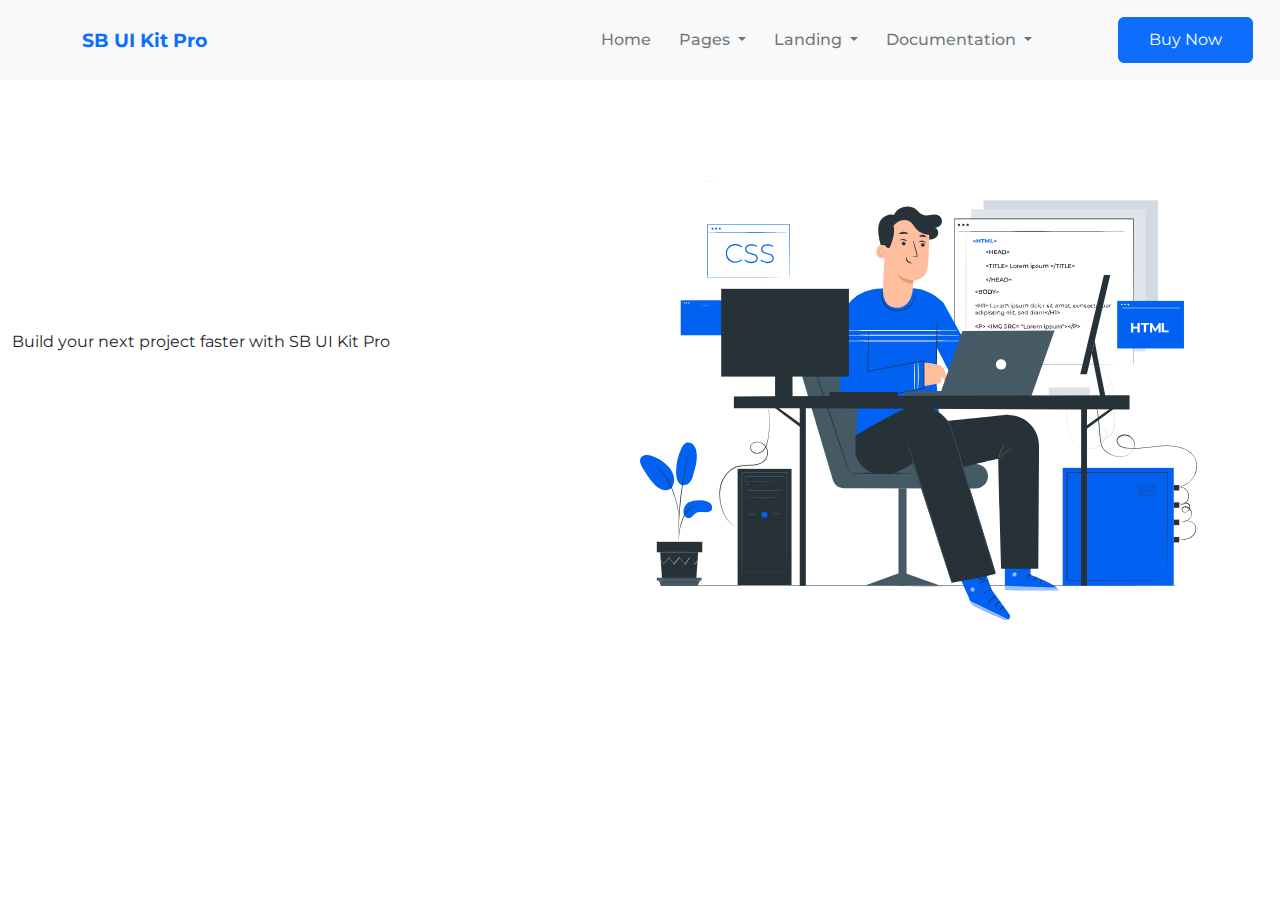
==== index.html @ 383dd404 "first commit" ====
<!DOCTYPE html>
<html lang="en">
<head>
    <meta charset="UTF-8">
    <meta name="viewport" content="width=device-width, initial-scale=1.0">
    <title>bootstrap task-2</title>
     <link rel="stylesheet" href="style.css">
    <link href="https://cdn.jsdelivr.net/npm/bootstrap@5.3.3/dist/css/bootstrap.min.css" rel="stylesheet">
    <script src="https://cdn.jsdelivr.net/npm/bootstrap@5.3.3/dist/js/bootstrap.bundle.min.js"></script>
    <link href="https://fonts.googleapis.com/css2?family=Montserrat:ital,wght@0,100..900;1,100..900&family=Noto+Sans:ital,wght@0,100..900;1,100..900&family=Roboto:ital,wght@0,100;0,300;0,400;0,500;0,700;0,900;1,100;1,300;1,400;1,500;1,700;1,900&display=swap" rel="stylesheet">
</head>
<body>


    <nav class="navbar navbar-expand-lg sticky-top  bg-light" >
        <div class="container-fluid"> 
          <div class="start">
                  <p class="text-primary" id="startnav" style="margin-top: 19px;">SB UI Kit Pro</p>
          </div> 
          <div class=" button dropdown " style="padding-right: 15px;">
            <button type="button" class="home-btn btn btn" style="border: none;color: #0000008c;">
              Home
            </button>
            <button type="button" class="home-btn btn btn dropdown-toggle" data-bs-toggle="dropdown"style="border: none;color: #0000008c;">
            Pages
          </button>
            <ul class="dropdown-menu">
              <li><a class="dropdown-item" href="#">Multipurpose</a></li>
              <li><a class="dropdown-item" href="#">Press</a></li>
              <li><a class="dropdown-item" href="#">Agency</a></li>
            </ul>
         
            <button type="button" class="home-btn btn btn dropdown-toggle" data-bs-toggle="dropdown" style="border: none;color: #0000008c;">
            Landing
          </button>
            <ul class="dropdown-menu">
              <li><a class="dropdown-item" href="#">Basic Page</a></li>
              <li><a class="dropdown-item" href="#">About</a></li>
              <li><a class="dropdown-item" href="#">Princing</a></li>
            </ul>
         
          
          
            <button type="button" class="home-btn btn btn dropdown-toggle" data-bs-toggle="dropdown" style="border: none;color: #0000008c;">
            Documentation
          </button>
            <ul class="dropdown-menu">
              <li><a class="dropdown-item" href="#">Usage Instruction And Reference</a></li>
              <li><a class="dropdown-item" href="#">Create a Landing Page</a></li>
              <li><a class="dropdown-item" href="#">Update And Changes </a></li>
            </ul>
         
           
            <button type="button" class=" btn btn-primary " data-bs-toggle="dropdown" style="margin-left: 70px;padding: 10px 30px;">
              Buy Now
            </button>
          </div> 
        </div>
      </nav>

      <div class="container-fluid d-flex " style="align-items: center;">
        <div class="col-lg-6">
              <p>Build your next project faster with SB UI Kit Pro</p>

        </div>
        <div class="col-lg-6 " style="padding-top: 100px;">
          <img src="boot-2 image/start image.svg" width="90%" height="100%">
        </div>


      </div>

</body>
</html>
---- style.css ----
body{
    font-family: "Montserrat", -apple-system, BlinkMacSystemFont, "Segoe UI", Roboto, "Helvetica Neue", Arial, "Noto Sans", sans-serif, "Apple Color Emoji", "Segoe UI Emoji", "Segoe UI Symbol", "Noto Color Emoji" !important;
}

#startnav{
    
    font-size: 19px;
    font-weight: bold;
    padding-left: 70px;
}
.home-btn{
    font-weight: 500 !important;
}

.home-btn:hover{
    color:black !important;
}
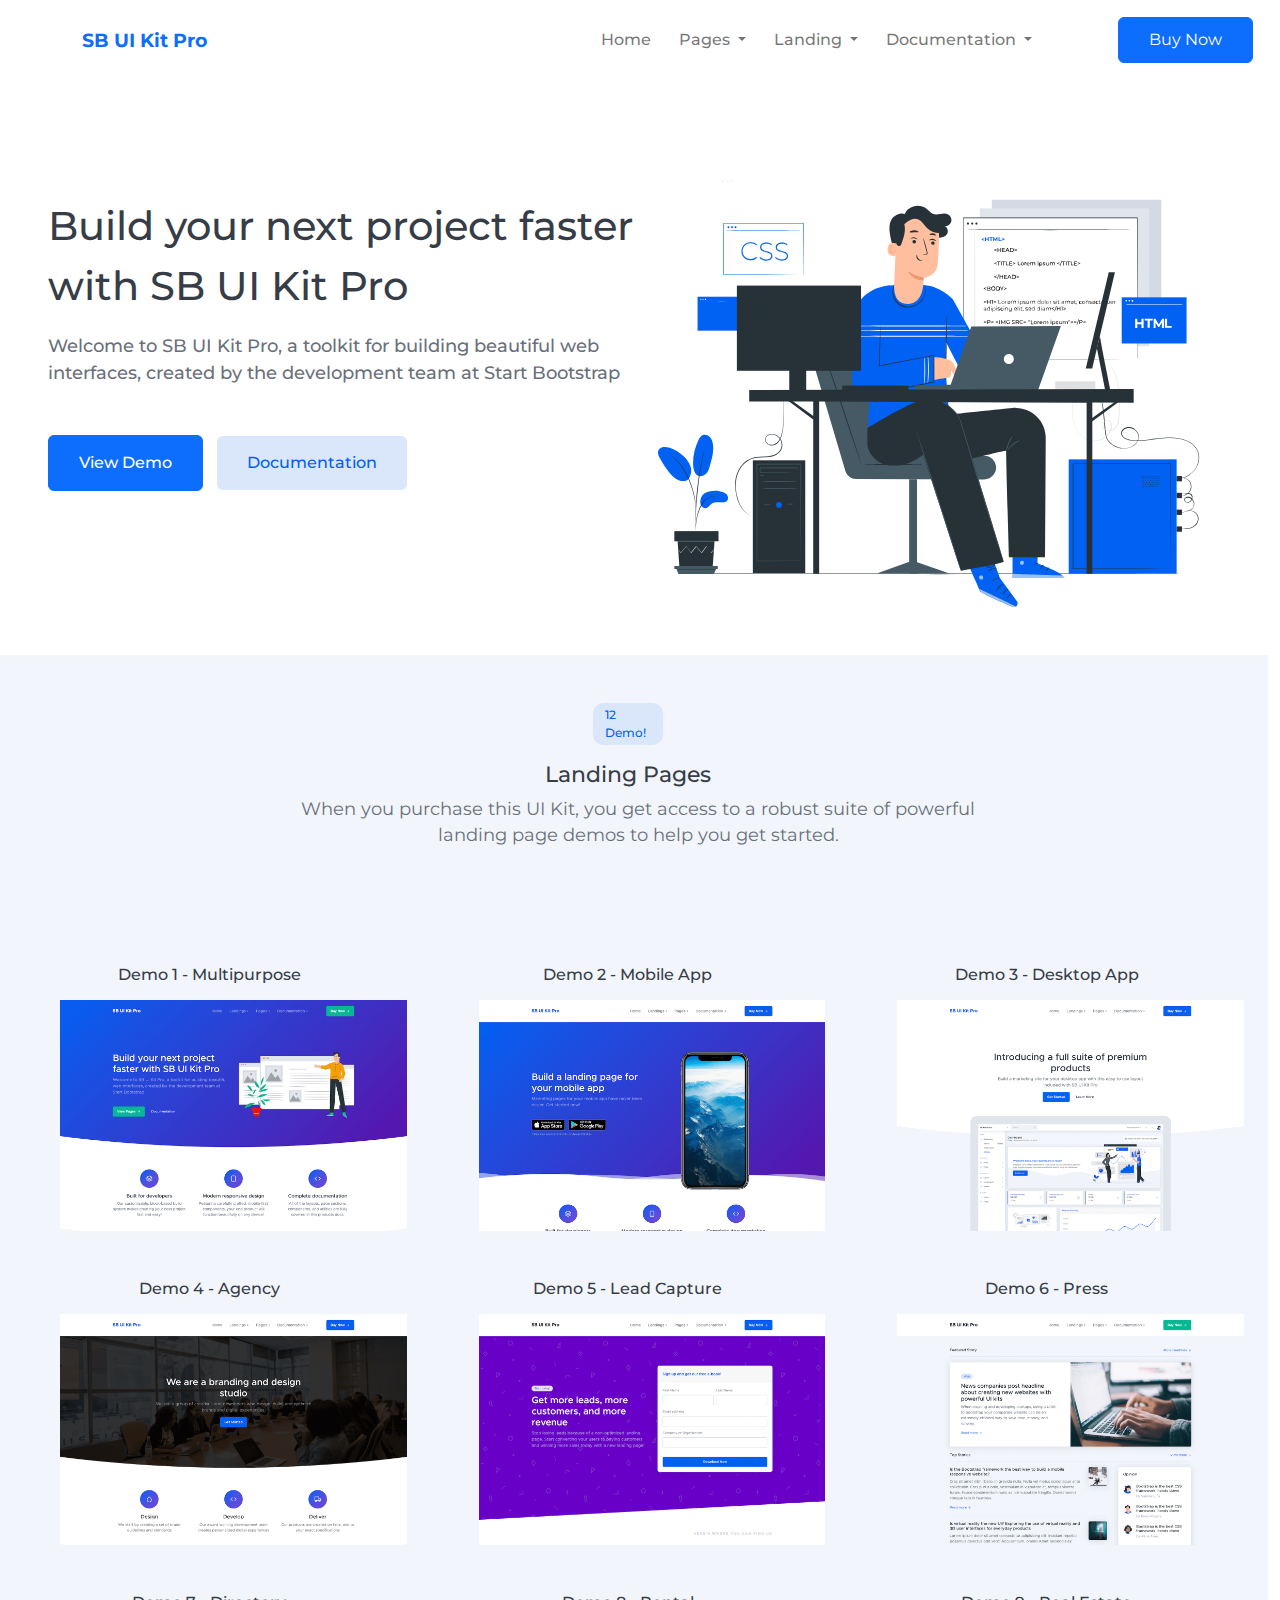
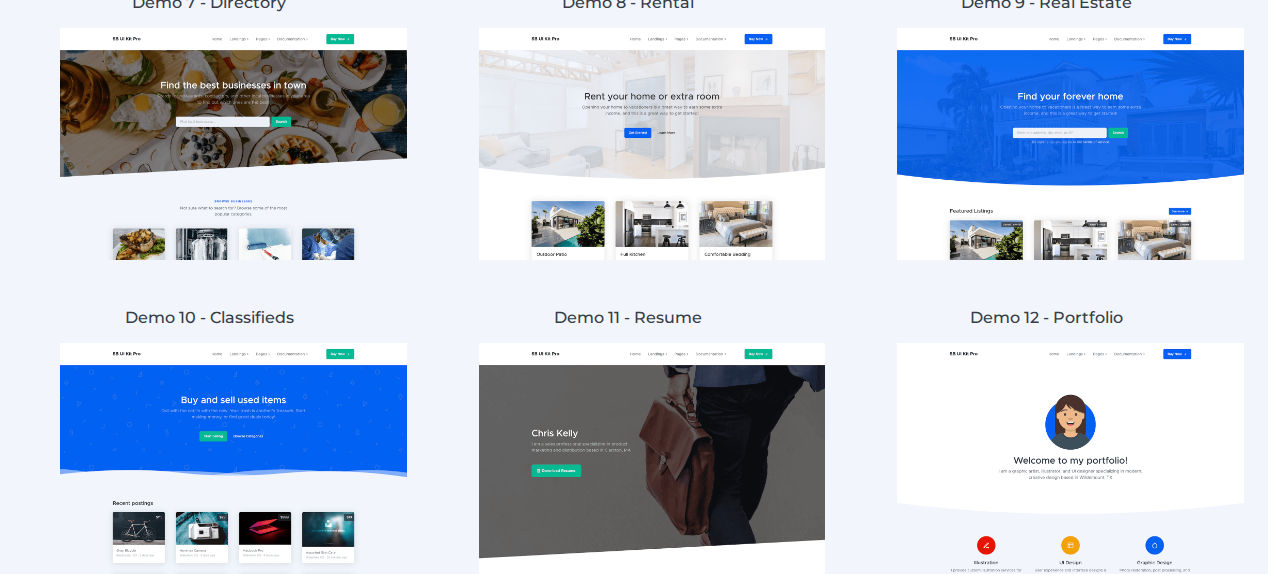
==== commit 84d36e4c: "image-fluid" ====
--- a/index.html
+++ b/index.html
@@ -12,7 +12,7 @@
 <body>
 
 
-    <nav class="navbar navbar-expand-lg sticky-top  bg-light" >
+    <nav class="navbar navbar-expand-lg sticky-top  bg-white" >
         <div class="container-fluid"> 
           <div class="start">
                   <p class="text-primary" id="startnav" style="margin-top: 19px;">SB UI Kit Pro</p>
@@ -58,17 +58,112 @@
         </div>
       </nav>
 
-      <div class="container-fluid d-flex " style="align-items: center;">
-        <div class="col-lg-6">
+      <div class="container-fluid d-flex ps-5" style="align-items: center;font-size: 40px;color: #363d47; font-weight: 500;">
+        <div class="head-line col-lg-6">
               <p>Build your next project faster with SB UI Kit Pro</p>
-
+              <div class="sub-line" style="font-size: 18.4px;color: #69707a;">
+                <p>Welcome to SB UI Kit Pro, a toolkit for building beautiful web interfaces, created by the development team at Start Bootstrap
+                </p>
+                <div class="mt-5">
+                <button type="button" class=" btn btn-primary " data-bs-toggle="dropdown" style="padding: 15px 30px; font-size: 16px;font-weight: 500;">
+                  View Demo 
+                </button>
+                <button type="button" class=" btn btn-primary " data-bs-toggle="dropdown" style="margin-left: 9px;padding: 15px 30px; font-size: 16px;color: #0061f2; background-color:#Dae7fb;border: none;font-weight: 500;">
+                  Documentation
+                </button>
+              </div>
+              </div>
         </div>
+      
         <div class="col-lg-6 " style="padding-top: 100px;">
           <img src="boot-2 image/start image.svg" width="90%" height="100%">
         </div>
+      </div>
+
+    <div class="row d-flex mt-5" style="background-color: #f2f6fc;justify-content: center;width: 100%;">
+    
+      <p  class="lead1  mt-5">12  Demo! </p>
+      <h1 class="sub-lead " style="text-align: center; font-size: 22.4px;color:#363d47;">Landing Pages</h1>
+      <p class="content col-lg-7" > When you purchase this UI Kit, you get access to a robust suite of powerful landing page demos to help you get started.</p>
+
+      <div class="row  d-flex " style="flex-wrap: wrap; margin-top: 100px; ">
+   <div class="photo-content col-lg-4 " >
+    <h2 class="img-title">Demo 1 - Multipurpose</h2>
+    <img class="image-fluid ps-5" src="boot-2 image/boot-1.png" alt="boot" width="100%" height="100%">
+  </div>
+
+   <div class="photo-content  col-lg-4">
+    <h2 class="img-title">Demo 2 - Mobile App</h2>
+    <img class="image-fluid ps-5" src="boot-2 image/boot-2.png" alt="boot" width="100%" height="100%">
+   </div>
+
+   <div class="photo-content col-lg-4">
+    <h2 class="img-title">Demo 3 - Desktop App</h2>
+    <img class="image-fluid ps-5" src="boot-2 image/boot-3.png" alt="boot" width="100%" height="100%">
+   </div>
+      </div>
+
+      <div class="row  d-flex mt-5" style="flex-wrap: wrap;">
+  <div class="photo-content col-lg-4">
+    <h2 class="img-title">Demo 4 - Agency</h2>
+    <img class="image-fluid ps-5" src="boot-2 image/boot-4.png" alt="boot" width="100%" height="100%">
+   </div>
+     
+
+  <div class="photo-content col-lg-4">
+    <h2 class="img-title">Demo 5 - Lead Capture</h2>
+    <img class="image-fluid ps-5" src="boot-2 image/boot-5.0.png" alt="boot" width="100%" height="100%">
+   </div>
+  
+
+  <div class="photo-content col-lg-4">
+    <h2 class="img-title">Demo 6 - Press</h2>
+    <img class="image-fluid ps-5" src="boot-2 image/boot-6.0.png" alt="boot" width="100%" height="100%">
+   </div>
+    </div>
+
+    <div class="row  d-flex mt-5" style="flex-wrap: wrap; ">
+
+  <div class="photo-content col-lg-4">
+    <h2 class="img-title">Demo 7 - Directory</h2>
+    <img class="image-fluid ps-5" src="boot-2 image/boot-7.png" alt="boot" width="100%" height="100%">
+   </div>
+  
+
+  <div class="photo-content col-lg-4">
+    <h2 class="img-title">Demo 8 - Rental</h2>
+    <img class="image-fluid ps-5" src="boot-2 image/boot-8.png" alt="boot" width="100%" height="100%">
+   </div>
+  
+
+  <div class="photo-content col-lg-4">
+    <h2 class="img-title">Demo 9 - Real Estate</h2>
+    <img class="image-fluid ps-5" src="boot-2 image/boot-9.png" alt="boot" width="100%" height="100%">
+   </div>
+  </div>
+  <div class="row  d-flex mt-5" style="flex-wrap: wrap;">
+  <div class="photo-content col-lg-4">
+    <h2 class="img-title">Demo 10 - Classifieds</h2>
+    <img class="image-fluid ps-5" src="boot-2 image/boot-10.png" alt="boot" width="100%" height="100%">
+   </div>
+ 
+
+  <div class="photo-content col-lg-4">
+    <h2 class="img-title">Demo 11 - Resume</h2>
+    <img class="image-fluid ps-5" src="boot-2 image/boot-11.png" alt="boot" width="100%" height="100%">
+   </div>
+  
+
+  <div class="photo-content col-lg-4">
+    <h2 class="img-title">Demo 12 - Portfolio</h2>
+    <img class="image-fluid ps-5" src="boot-2 image/boot-12.png" alt="boot" width="100%" height="100%">
+   </div>
+  </div>
 
 
-      </div>
+   </div>
+ 
 
+    </div>
 </body>
 </html>--- a/style.css
+++ b/style.css
@@ -15,4 +15,34 @@
 
 .home-btn:hover{
     color:black !important;
+}
+.lead1{
+    color: #0061f2;
+    background-color: #dae7fb;
+    font-size: 12px;
+    width: 5.5% !important;
+    font-weight:500;
+    border-radius: 10px;
+    padding: 3px 14px;
+    margin: 0px 0px 16px;
+}
+.content{
+    text-align: center;
+    font-size: 17.6px;
+    color:#69707a;
+    font-weight: 400;
+    margin-left: 20px;
+}
+.image-fluid{
+  max-width: 100%;
+    height: auto;
+    padding-left: 0px !important;
+    padding-right: 0px !important;
+   
+}
+.img-title{
+    text-align: center !important;
+    font-size: 1rem !important;
+    margin-bottom: 1rem !important;
+    color: #363d47;
 }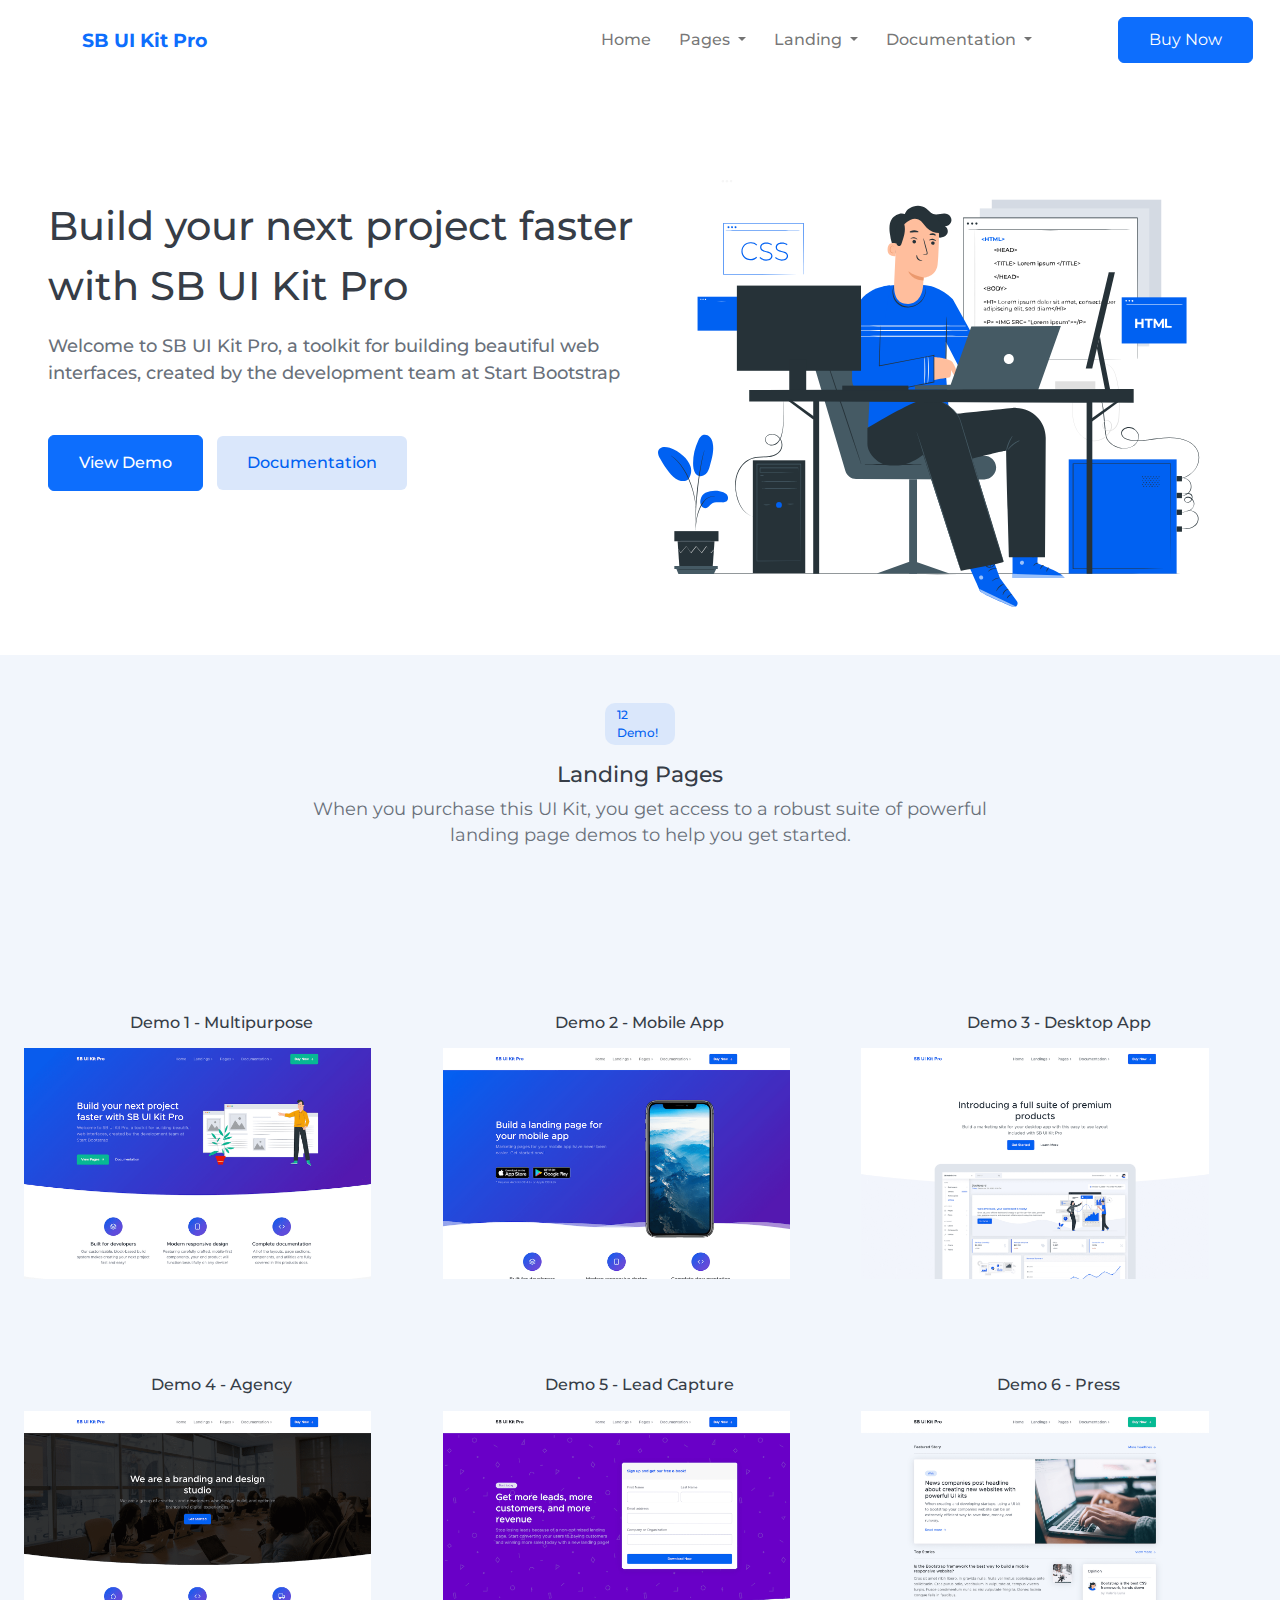
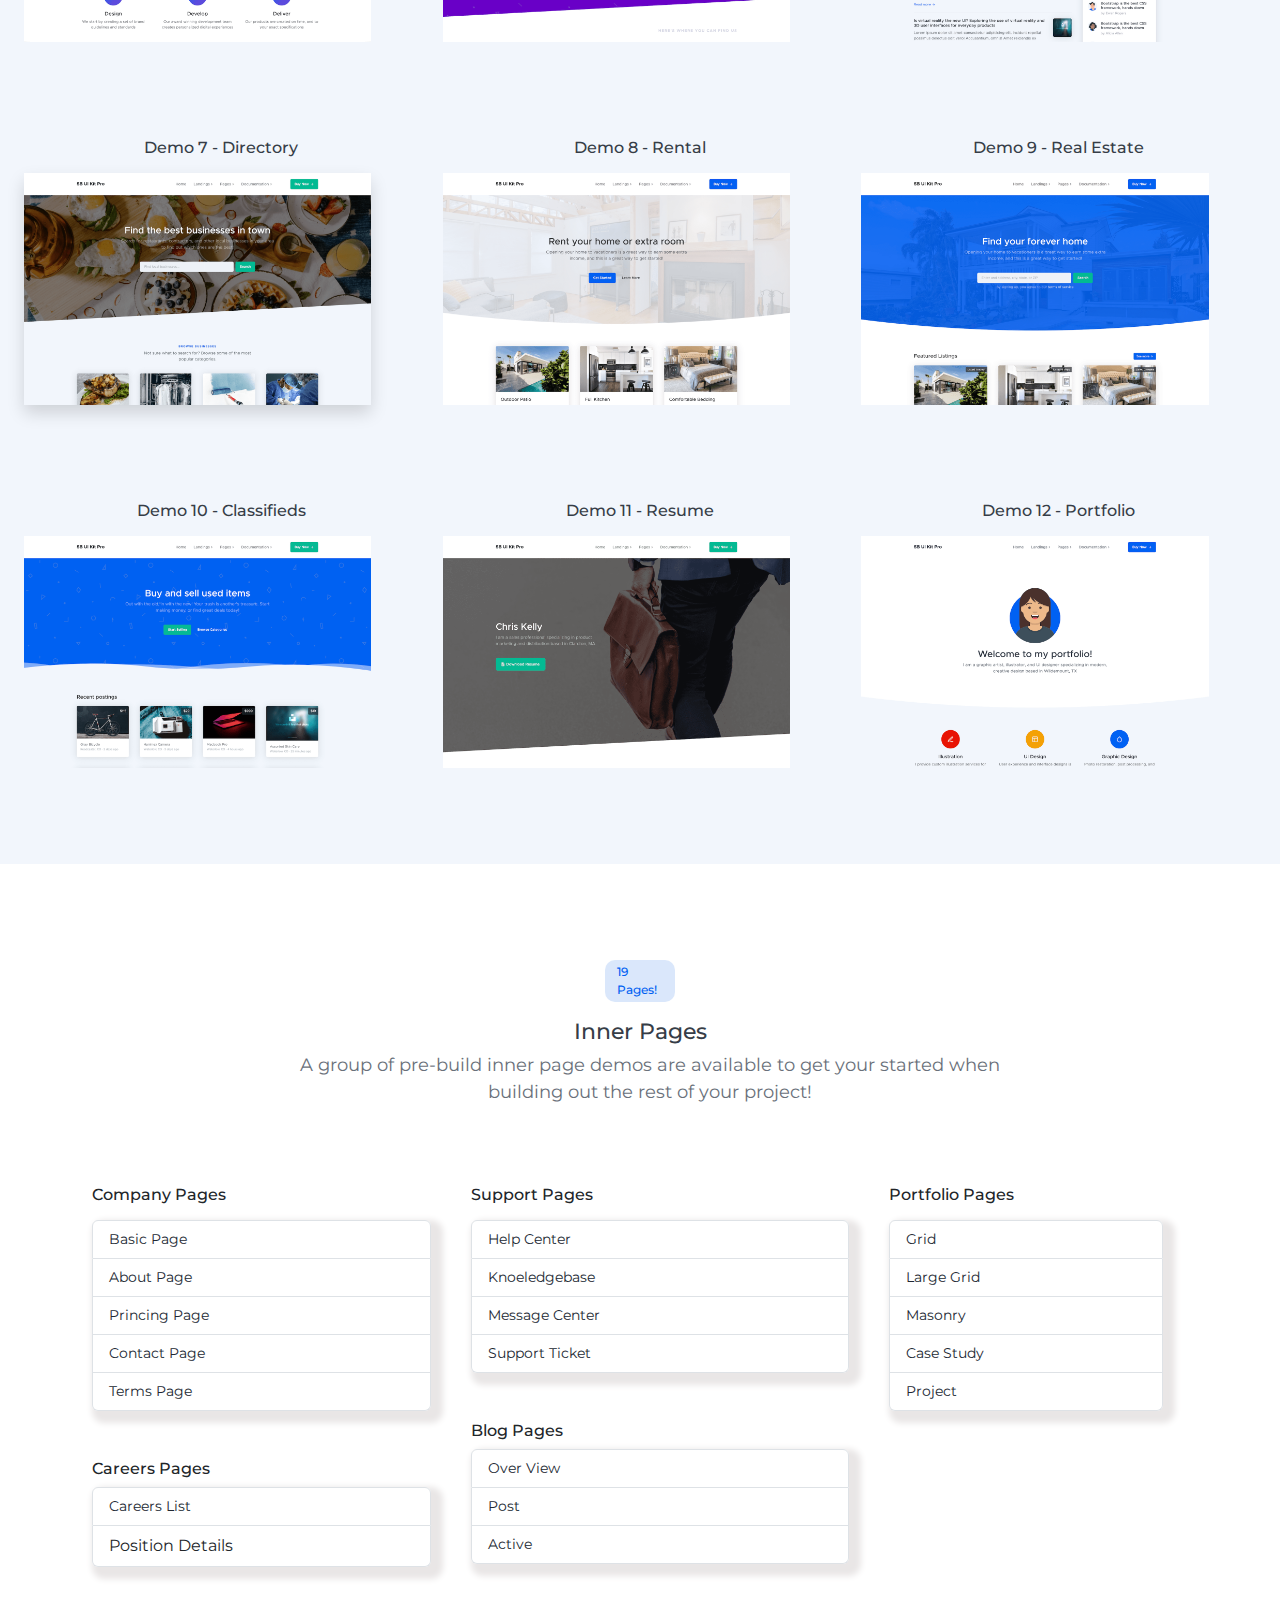
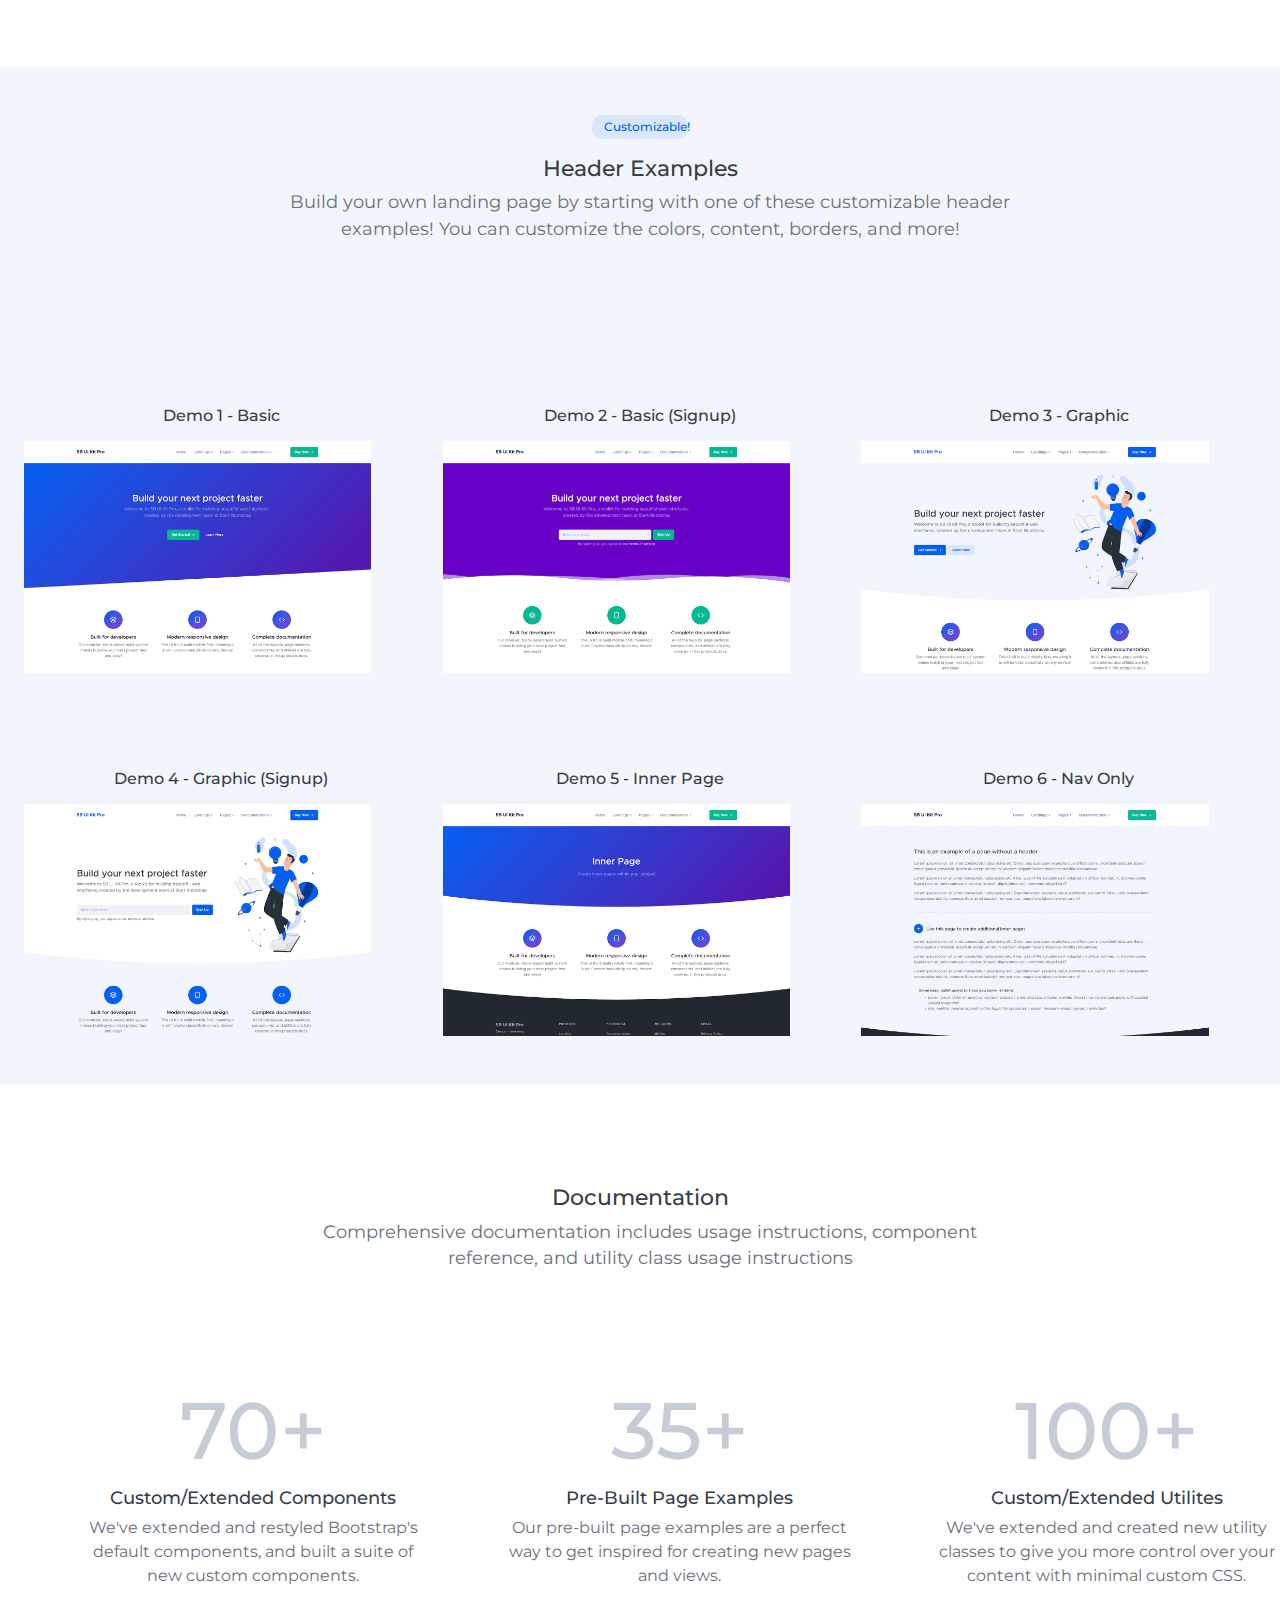
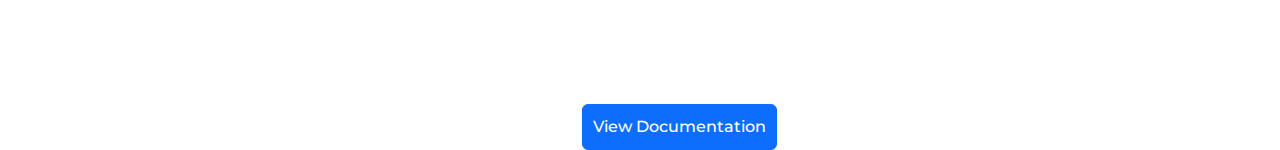
==== commit 9c8fb5ee: "demo image" ====
--- a/index.html
+++ b/index.html
@@ -15,7 +15,7 @@
     <nav class="navbar navbar-expand-lg sticky-top  bg-white" >
         <div class="container-fluid"> 
           <div class="start">
-                  <p class="text-primary" id="startnav" style="margin-top: 19px;">SB UI Kit Pro</p>
+                  <p class="text-primary" id="startnav" style="margin-top: 19px;cursor: pointer;">SB UI Kit Pro</p>
           </div> 
           <div class=" button dropdown " style="padding-right: 15px;">
             <button type="button" class="home-btn btn btn" style="border: none;color: #0000008c;">
@@ -80,83 +80,83 @@
         </div>
       </div>
 
-    <div class="row d-flex mt-5" style="background-color: #f2f6fc;justify-content: center;width: 100%;">
+    <div class="row d-flex mt-5" style="background-color: #f2f6fc;justify-content: center;width: 100%; margin: 0px; ">
     
       <p  class="lead1  mt-5">12  Demo! </p>
       <h1 class="sub-lead " style="text-align: center; font-size: 22.4px;color:#363d47;">Landing Pages</h1>
       <p class="content col-lg-7" > When you purchase this UI Kit, you get access to a robust suite of powerful landing page demos to help you get started.</p>
 
-      <div class="row  d-flex " style="flex-wrap: wrap; margin-top: 100px; ">
-   <div class="photo-content col-lg-4 " >
-    <h2 class="img-title">Demo 1 - Multipurpose</h2>
-    <img class="image-fluid ps-5" src="boot-2 image/boot-1.png" alt="boot" width="100%" height="100%">
-  </div>
-
-   <div class="photo-content  col-lg-4">
-    <h2 class="img-title">Demo 2 - Mobile App</h2>
-    <img class="image-fluid ps-5" src="boot-2 image/boot-2.png" alt="boot" width="100%" height="100%">
-   </div>
-
-   <div class="photo-content col-lg-4">
-    <h2 class="img-title">Demo 3 - Desktop App</h2>
-    <img class="image-fluid ps-5" src="boot-2 image/boot-3.png" alt="boot" width="100%" height="100%">
-   </div>
-      </div>
-
-      <div class="row  d-flex mt-5" style="flex-wrap: wrap;">
-  <div class="photo-content col-lg-4">
-    <h2 class="img-title">Demo 4 - Agency</h2>
-    <img class="image-fluid ps-5" src="boot-2 image/boot-4.png" alt="boot" width="100%" height="100%">
+      <div class="row  d-flex" style="flex-wrap: wrap; margin-top: 100px;">
+   <div class="photo-content col-lg-4 mt-5 " >
+    <h2 class="image-title">Demo 1 - Multipurpose</h2>
+    <img class="image-content" src="boot-2 image/boot-1.png" alt="boot" width="100%" height="100%">
+  </div>
+
+   <div class="photo-content  col-lg-4 mt-5">
+    <h2 class="image-title">Demo 2 - Mobile App</h2>
+    <img class="image-content" src="boot-2 image/boot-2.png" alt="boot" width="100%" height="100%">
+   </div>
+
+   <div class="photo-content col-lg-4 mt-5">
+    <h2 class="image-title">Demo 3 - Desktop App</h2>
+    <img class="image-content" src="boot-2 image/boot-3.png" alt="boot" width="100%" height="100%">
+   </div>
+       </div>
+
+      <div class=" row  d-flex mt-5 " style="flex-wrap: wrap;">
+  <div class="photo-content col-lg-4 mt-5">
+    <h2 class="image-title">Demo 4 - Agency</h2>
+    <img class="image-content" src="boot-2 image/boot-4.png" alt="boot" width="100%" height="100%">
    </div>
      
 
-  <div class="photo-content col-lg-4">
-    <h2 class="img-title">Demo 5 - Lead Capture</h2>
-    <img class="image-fluid ps-5" src="boot-2 image/boot-5.0.png" alt="boot" width="100%" height="100%">
+  <div class="photo-content col-lg-4 mt-5">
+    <h2 class="image-title">Demo 5 - Lead Capture</h2>
+    <img class="image-content " src="boot-2 image/boot-5.0.png" alt="boot" width="100%" height="100%">
    </div>
   
 
-  <div class="photo-content col-lg-4">
-    <h2 class="img-title">Demo 6 - Press</h2>
-    <img class="image-fluid ps-5" src="boot-2 image/boot-6.0.png" alt="boot" width="100%" height="100%">
+  <div class="photo-content col-lg-4 mt-5">
+    <h2 class="image-title">Demo 6 - Press</h2>
+    <img class="image-content" src="boot-2 image/boot-6.0.png" alt="boot" width="100%" height="100%">
    </div>
     </div>
 
     <div class="row  d-flex mt-5" style="flex-wrap: wrap; ">
 
-  <div class="photo-content col-lg-4">
-    <h2 class="img-title">Demo 7 - Directory</h2>
-    <img class="image-fluid ps-5" src="boot-2 image/boot-7.png" alt="boot" width="100%" height="100%">
+  <div class="photo-content col-lg-4 mt-5 ">
+    <h2 class="image-title">Demo 7 - Directory</h2>
+    <img class="image-content shadow" src="boot-2 image/boot-7.png" alt="boot" width="100%" height="100%">
    </div>
   
 
-  <div class="photo-content col-lg-4">
-    <h2 class="img-title">Demo 8 - Rental</h2>
-    <img class="image-fluid ps-5" src="boot-2 image/boot-8.png" alt="boot" width="100%" height="100%">
+  <div class="photo-content col-lg-4 mt-5">
+    <h2 class="image-title">Demo 8 - Rental</h2>
+    <img class="image-content " src="boot-2 image/boot-8.png" alt="boot" width="100%" height="100%">
    </div>
   
 
-  <div class="photo-content col-lg-4">
-    <h2 class="img-title">Demo 9 - Real Estate</h2>
-    <img class="image-fluid ps-5" src="boot-2 image/boot-9.png" alt="boot" width="100%" height="100%">
-   </div>
-  </div>
-  <div class="row  d-flex mt-5" style="flex-wrap: wrap;">
-  <div class="photo-content col-lg-4">
-    <h2 class="img-title">Demo 10 - Classifieds</h2>
-    <img class="image-fluid ps-5" src="boot-2 image/boot-10.png" alt="boot" width="100%" height="100%">
+  <div class="photo-content col-lg-4 mt-5">
+    <h2 class="image-title">Demo 9 - Real Estate</h2>
+    <img class="image-content" src="boot-2 image/boot-9.png" alt="boot" width="100%" height="100%">
+   </div>
+  </div>
+  <div class="row  d-flex mt-5 mb-5" style="flex-wrap: wrap;">
+  <div class="photo-content col-lg-4 mt-5 mb-5">
+    <h2 class="image-title">Demo 10 - Classifieds</h2>
+    <img class="image-content" src="boot-2 image/boot-10.png" alt="boot" width="100%" height="100%">
    </div>
  
 
-  <div class="photo-content col-lg-4">
-    <h2 class="img-title">Demo 11 - Resume</h2>
-    <img class="image-fluid ps-5" src="boot-2 image/boot-11.png" alt="boot" width="100%" height="100%">
+  <div class="photo-content col-lg-4 mt-5 mb-5">
+    <h2 class="image-title">Demo 11 - Resume</h2>
+    <img class="image-content" src="boot-2 image/boot-11.png" alt="boot" width="100%" height="100%">
    </div>
   
 
-  <div class="photo-content col-lg-4">
-    <h2 class="img-title">Demo 12 - Portfolio</h2>
-    <img class="image-fluid ps-5" src="boot-2 image/boot-12.png" alt="boot" width="100%" height="100%">
+  <div class="photo-content col-lg-4 mt-5 mb-5">
+    <h2 class="image-title">Demo 12 - Portfolio</h2>
+    <img class="image-content " src="boot-2 image/boot-12.png" alt="boot" width="100%" height="100%">
    </div>
   </div>
 
@@ -164,6 +164,146 @@
    </div>
  
 
-    </div>
+   
+    <div class="row  mt-5" style="background-color:white;justify-content: center;width: 100%; margin: 0px; ">
+    
+      <p  class="lead1  mt-5 d-flex" style="justify-content: center;">19  Pages! </p>
+      <h1 class="sub-lead " style="text-align: center; font-size: 22.4px;color:#363d47;">Inner Pages</h1>
+      <p class="content col-lg-7 text-center" >A group of pre-build inner page demos are available to get your started when building out the rest of your project!</p>
+    
+<div class="d-flex">
+    <div class="col-lg-4 mt-5"  >
+      <div class="list-tables mt-3 " style="padding-left: 80px;">
+        <h2 class="list-title" >Company Pages</h2>
+        <ul class="list-group mt-3" >
+          <li class="list-group-item list">Basic Page</li>
+          <li class="list-group-item list">About Page</li>
+          <li class="list-group-item list">Princing Page</li>
+          <li class="list-group-item list">Contact Page</li>
+          <li class="list-group-item list">Terms Page</li>
+        </ul>
+      </div>
+      <div class="list-tables  mt-5 " style="padding-left: 80px;">
+        <h2 class="list-title">Careers Pages</h2>
+        <ul class="list-group">
+          <li class="list-group-item list">Careers List</li>
+          <li class="list-group-item v">Position Details</li>
+         
+        </ul>
+      </div>
+    </div>
+    <div class="col-lg-4 mt-5"  >
+      <div class="list-tables mt-3 " style="padding-left: 40px;">
+        <h2 class="list-title">Support Pages</h2>
+        <ul class="list-group mt-3" >
+          <li class="list-group-item list">Help Center</li>
+          <li class="list-group-item list">Knoeledgebase</li>
+          <li class="list-group-item list">Message Center</li>
+          <li class="list-group-item list">Support Ticket</li>
+        </ul>
+      </div>
+      <div class="list-tables  mt-5 " style="padding-left: 40px;">
+        <h2 class="list-title">Blog Pages</h2>
+        <ul class="list-group">
+          <li class="list-group-item list">Over View</li>
+          <li class="list-group-item list">Post</li>
+          <li class="list-group-item list">Active</li>
+        </ul>
+      </div>
+    </div>
+    <div class="col-lg-3 mt-5"  >
+      <div class="list-tables mt-3 " style="padding-left: 40px;">
+        <h2 class="list-title" >Portfolio Pages</h2>
+        <ul class="list-group mt-3" >
+          <li class="list-group-item list">Grid</li>
+          <li class="list-group-item list">Large Grid</li>
+          <li class="list-group-item list">Masonry</li>
+          <li class="list-group-item list">Case Study</li>
+          <li class="list-group-item list">Project</li>
+        </ul>
+      </div>
+  </div>
+</div>
+    </div>
+ 
+<div class="row d-flex " style="justify-content: center;width: 100%; margin: 0px; gap: 0px; margin-top: 1px; background-color: #f2f6fc;margin-top: 100px;">
+    
+  <p  class="lead3  mt-5">Customizable! </p>
+  <h1 class="sub-lead " style="text-align: center; font-size: 22.4px;color:#363d47;">Header Examples</h1>
+  <p class="content col-lg-7" >Build your own landing page by starting with one of these customizable header examples! You can customize the colors, content, borders, and more!</p>
+
+
+  <div class="row  d-flex" style="flex-wrap: wrap; margin-top: 100px;">
+<div class="photo-content col-lg-4 mt-5" >
+<h2 class="image-title">Demo 1 - Basic</h2>
+<img class="image-content" src="boot-2 image/boot-13.png" alt="boot" width="100%" height="100%">
+</div>
+
+<div class="photo-content  col-lg-4 mt-5">
+<h2 class="image-title">Demo 2 - Basic (Signup)</h2>
+<img class="image-content" src="boot-2 image/boot-14.png" alt="boot" width="100%" height="100%">
+</div>
+
+<div class="photo-content col-lg-4 mt-5">
+<h2 class="image-title">Demo 3 - Graphic</h2>
+<img class="image-content" src="boot-2 image/boot-15.png" alt="boot" width="100%" height="100%">
+</div>
+  </div>
+
+   <div class=" row  d-flex mt-5 " style="flex-wrap: wrap;"> 
+<div class="photo-content col-lg-4 mt-5">
+<h2 class="image-title">Demo 4 - Graphic (Signup)
+</h2>
+<img class="image-content" src="boot-2 image/boot-16.png" alt="boot" width="100%" height="100%">
+</div>
+ 
+
+<div class="photo-content col-lg-4 mt-5">
+<h2 class="image-title">Demo 5 - Inner Page</h2>
+<img class="image-content " src="boot-2 image/boot-17.png" alt="boot" width="100%" height="100%">
+</div>
+
+
+<div class="photo-content col-lg-4 mb-5 mt-5">
+<h2 class="image-title">Demo 6 - Nav Only</h2>
+<img class="image-content" src="boot-2 image/boot-18.png" alt="boot" width="100%" height="100%">
+</div>
+</div>
+</div>
+</div>
+
+<div class="row " style="background-color:white;justify-content: center;width: 100%; margin: 0px; gap: 0px;margin-top: 100px;">
+  <h1 class="sub-lead " style="text-align: center; font-size: 22.4px;color:#363d47;">Documentation</h1>
+  <p class="content col-lg-7 text-center" >Comprehensive documentation includes usage instructions, component reference, and utility class usage instructions</p>
+</div>
+
+<div class="d-flex" style="text-align: center;">
+  <div class="col-lg-4 mt-5"  >
+    <div class="number-list mt-5 " style="padding-left: 80px;">
+      <h2 class="percentage"style="font-size: 80px; color:#c5ccd6" >70+</h2>
+      <h2 class="heading">Custom/Extended Components</h2>
+      <p class="sub-heading">We've extended and restyled Bootstrap's default components, and built a suite of new custom components.</p>
+    </div>
+  </div>
+    <div class="col-lg-4 mt-5"  >
+      <div class="list-tables mt-5 " style="padding-left: 80px;">
+        <h2 class="percentage"style="font-size: 80px ;color:#c5ccd6">35+</h2>
+        <h2 class="heading">Pre-Built Page Examples</h2>
+        <p class="sub-heading">Our pre-built page examples are a perfect way to get inspired for creating new pages and views.</p>
+        <button type="button" class=" btn btn-primary " data-bs-toggle="dropdown" style="padding: 10px ; font-size: 16px;font-weight: 500; margin-top: 100px;">
+          View Documentation 
+        </button>
+      </div>
+    </div>
+      <div class="col-lg-4 mt-5"  >
+        <div class=" mt-5 " style="padding-left: 80px;">
+          <h2 class="percentage" style="font-size: 80px;color:#c5ccd6" >100+</h2>
+          <h2 class="heading">Custom/Extended Utilites</h2>
+          <p class="sub-heading">We've extended and created new utility classes to give you more control over your content with minimal custom CSS.</p>
+        </div>
+        
+  </div>
+</div>
+    
 </body>
 </html>--- a/style.css
+++ b/style.css
@@ -33,16 +33,55 @@
     font-weight: 400;
     margin-left: 20px;
 }
-.image-fluid{
-  max-width: 100%;
+.image-content{
+    max-width: 88%;
     height: auto;
     padding-left: 0px !important;
     padding-right: 0px !important;
-   
+    /* border-radius: 10px !important; */
+    /* box-shadow: #212832; */
+   cursor: pointer;
+  
 }
-.img-title{
+
+
+.image-title{
     text-align: center !important;
     font-size: 1rem !important;
     margin-bottom: 1rem !important;
     color: #363d47;
+}
+.list-title{
+    font-size: 16px !important;
+   padding-left: px !important;
+}
+.list-group{
+    box-shadow: 6px 6px 6px 6px rgb(233, 230, 230);
+}
+.list{
+    font-size: 14px !important;
+    color: #212832 !important;
+    font-weight: 400 !important;
+}
+
+.list-group-item:hover{
+background-color: #eceff3;
+}
+.lead3{
+    color: #0061f2;
+    background-color: #dae7fb;
+    font-size: 12px;
+    width: 7.5% !important;
+    font-weight:500;
+    border-radius: 10px;
+    padding: 3px 14px;
+    margin: 0px 0px 16px;
+}
+.heading{
+    font-size: 17.6px !important;
+    color: #363d47;
+}
+.sub-heading{
+    font-size: 16px !important;
+    color: #69707a;
 }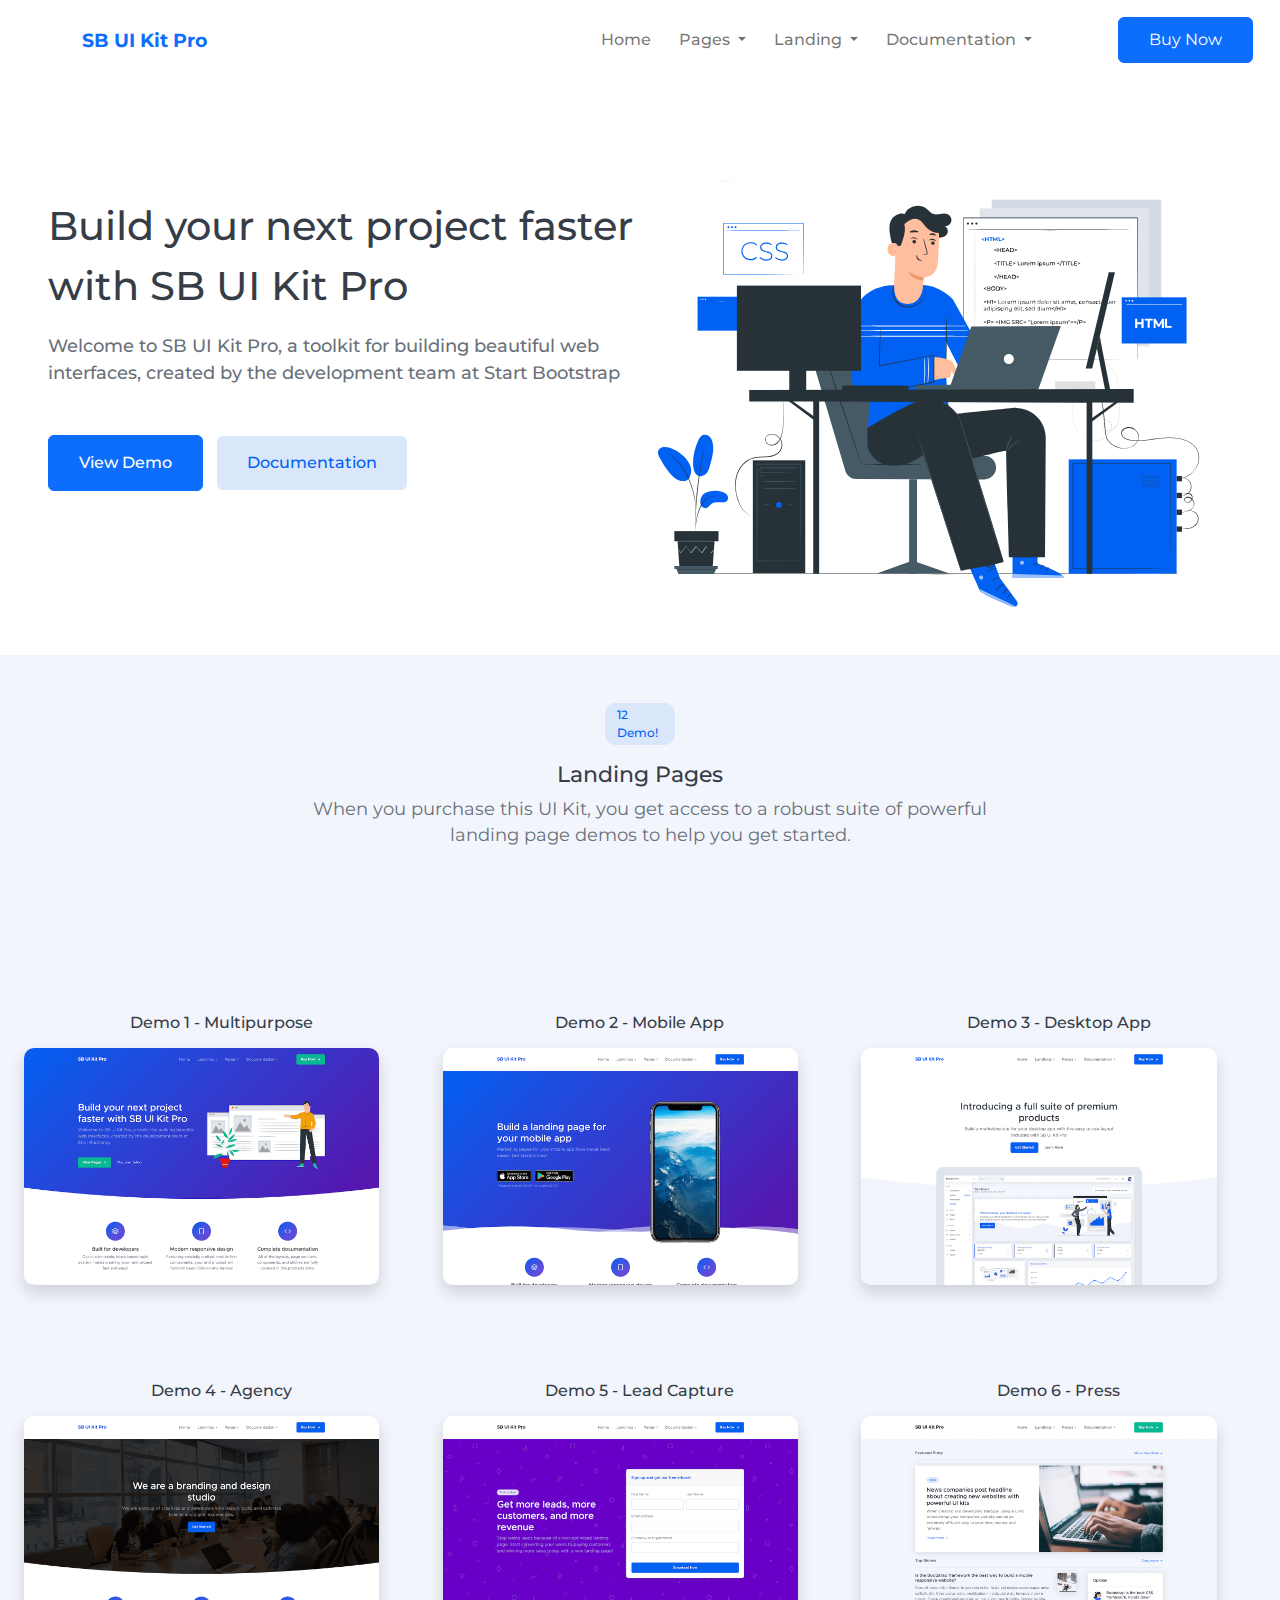
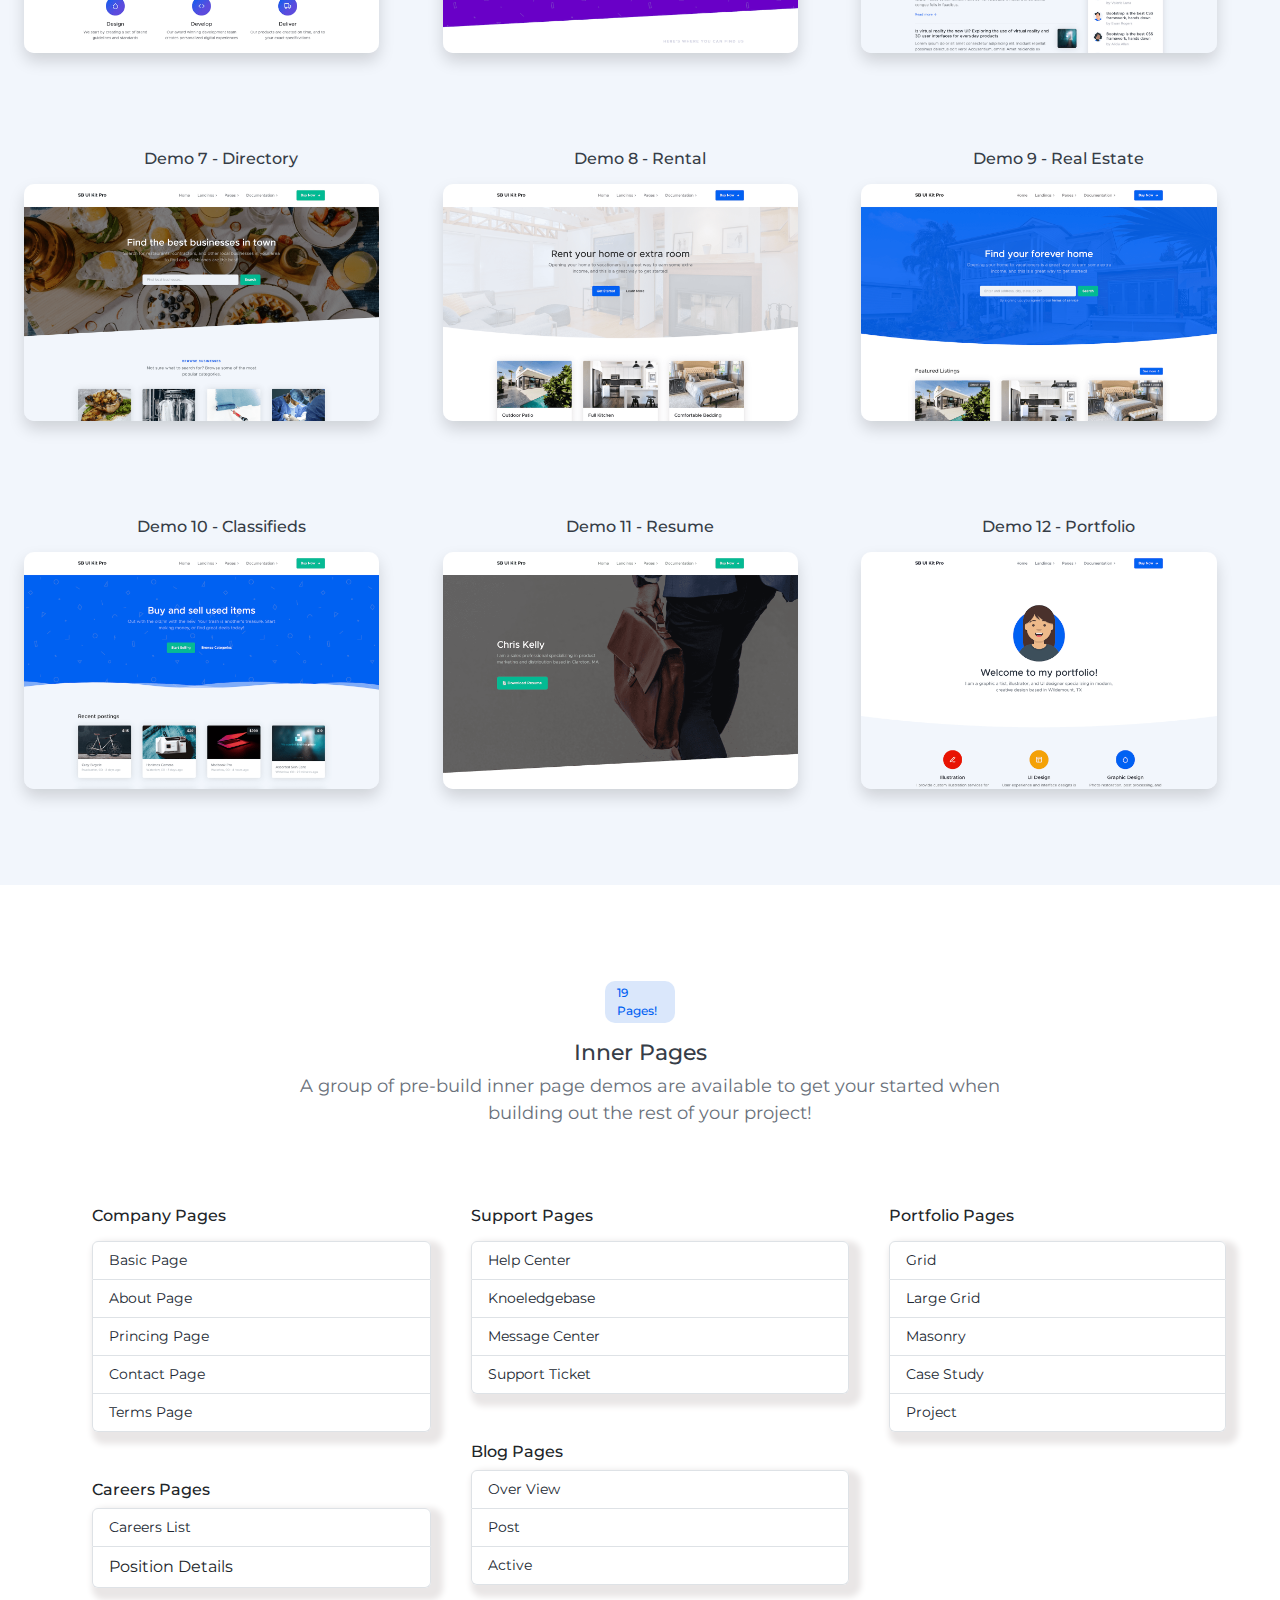
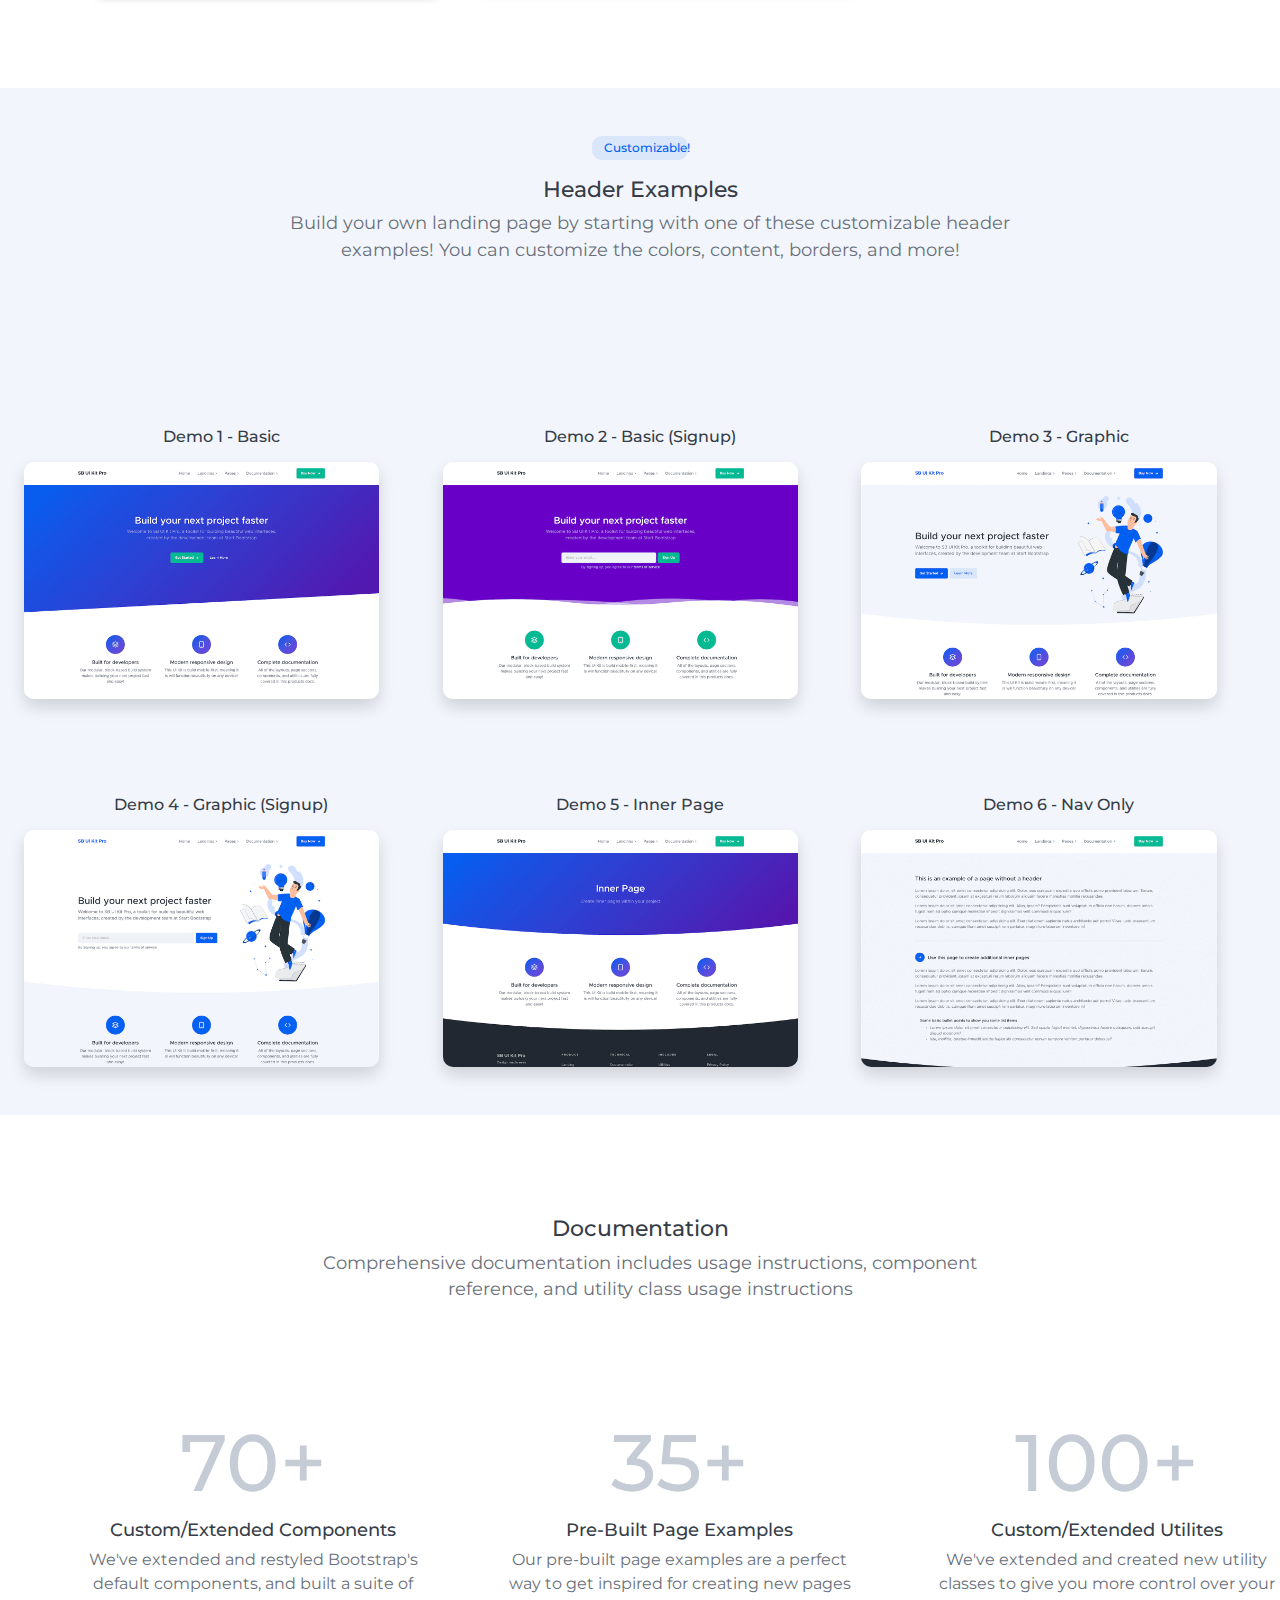
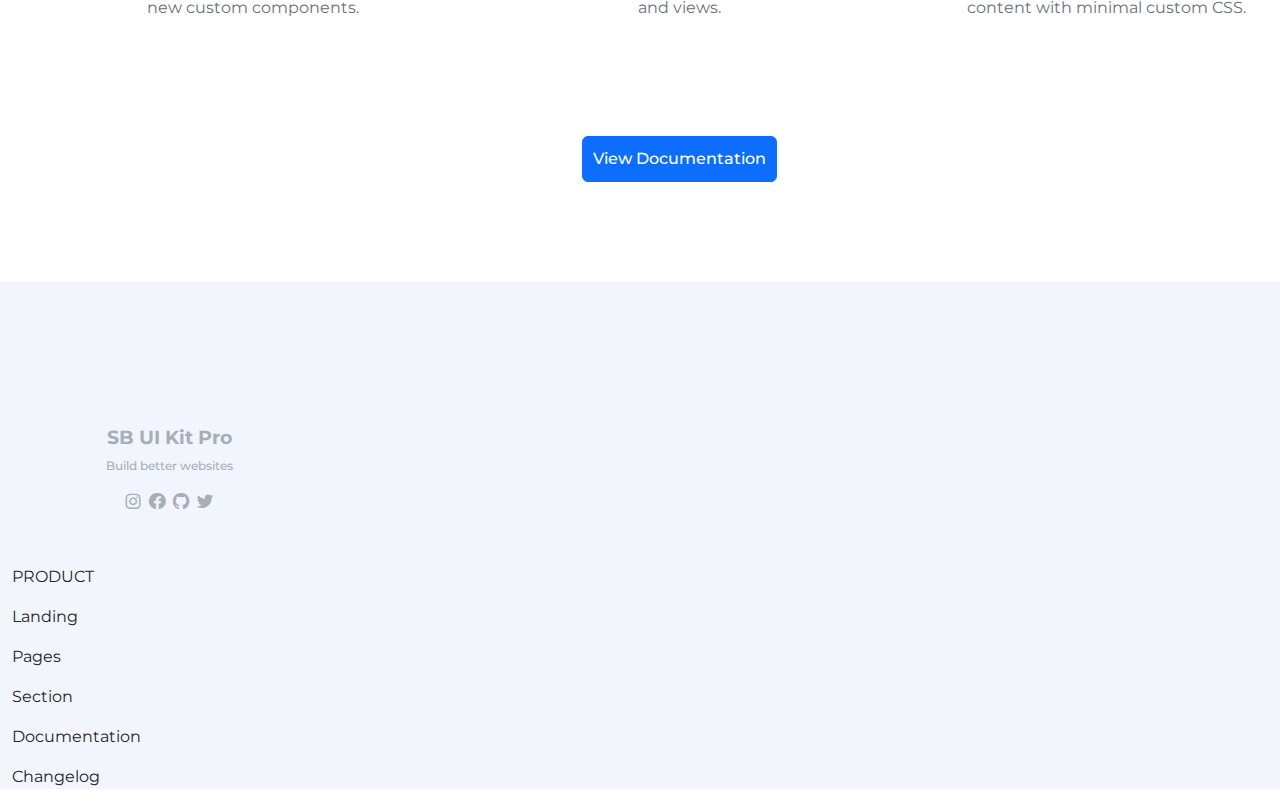
==== commit 99cf4953: "image hover" ====
--- a/index.html
+++ b/index.html
@@ -8,6 +8,7 @@
     <link href="https://cdn.jsdelivr.net/npm/bootstrap@5.3.3/dist/css/bootstrap.min.css" rel="stylesheet">
     <script src="https://cdn.jsdelivr.net/npm/bootstrap@5.3.3/dist/js/bootstrap.bundle.min.js"></script>
     <link href="https://fonts.googleapis.com/css2?family=Montserrat:ital,wght@0,100..900;1,100..900&family=Noto+Sans:ital,wght@0,100..900;1,100..900&family=Roboto:ital,wght@0,100;0,300;0,400;0,500;0,700;0,900;1,100;1,300;1,400;1,500;1,700;1,900&display=swap" rel="stylesheet">
+    <link href='https://unpkg.com/boxicons@2.1.4/css/boxicons.min.css' rel='stylesheet'>
 </head>
 <body>
 
@@ -80,45 +81,45 @@
         </div>
       </div>
 
-    <div class="row d-flex mt-5" style="background-color: #f2f6fc;justify-content: center;width: 100%; margin: 0px; ">
-    
-      <p  class="lead1  mt-5">12  Demo! </p>
+    <div class="    row   mt-5" style="background-color: #f2f6fc;justify-content: center;width: 100%; margin: 0px; ">
+    
+      <p class="lead1  mt-5"> 12  Demo! </p>
       <h1 class="sub-lead " style="text-align: center; font-size: 22.4px;color:#363d47;">Landing Pages</h1>
       <p class="content col-lg-7" > When you purchase this UI Kit, you get access to a robust suite of powerful landing page demos to help you get started.</p>
-
+    
       <div class="row  d-flex" style="flex-wrap: wrap; margin-top: 100px;">
    <div class="photo-content col-lg-4 mt-5 " >
     <h2 class="image-title">Demo 1 - Multipurpose</h2>
-    <img class="image-content" src="boot-2 image/boot-1.png" alt="boot" width="100%" height="100%">
+    <img class="image-content shadow" src="boot-2 image/boot-1.png" alt="boot" width="100%" height="100%">
   </div>
 
    <div class="photo-content  col-lg-4 mt-5">
     <h2 class="image-title">Demo 2 - Mobile App</h2>
-    <img class="image-content" src="boot-2 image/boot-2.png" alt="boot" width="100%" height="100%">
+    <img class="image-content shadow" src="boot-2 image/boot-2.png" alt="boot" width="100%" height="100%">
    </div>
 
    <div class="photo-content col-lg-4 mt-5">
     <h2 class="image-title">Demo 3 - Desktop App</h2>
-    <img class="image-content" src="boot-2 image/boot-3.png" alt="boot" width="100%" height="100%">
+    <img class="image-content shadow" src="boot-2 image/boot-3.png" alt="boot" width="100%" height="100%">
    </div>
        </div>
 
       <div class=" row  d-flex mt-5 " style="flex-wrap: wrap;">
   <div class="photo-content col-lg-4 mt-5">
     <h2 class="image-title">Demo 4 - Agency</h2>
-    <img class="image-content" src="boot-2 image/boot-4.png" alt="boot" width="100%" height="100%">
+    <img class="image-content shadow" src="boot-2 image/boot-4.png" alt="boot" width="100%" height="100%">
    </div>
      
 
   <div class="photo-content col-lg-4 mt-5">
     <h2 class="image-title">Demo 5 - Lead Capture</h2>
-    <img class="image-content " src="boot-2 image/boot-5.0.png" alt="boot" width="100%" height="100%">
+    <img class="image-content shadow" src="boot-2 image/boot-5.0.png" alt="boot" width="100%" height="100%">
    </div>
   
 
   <div class="photo-content col-lg-4 mt-5">
     <h2 class="image-title">Demo 6 - Press</h2>
-    <img class="image-content" src="boot-2 image/boot-6.0.png" alt="boot" width="100%" height="100%">
+    <img class="image-content shadow" src="boot-2 image/boot-6.0.png" alt="boot" width="100%" height="100%">
    </div>
     </div>
 
@@ -132,36 +133,36 @@
 
   <div class="photo-content col-lg-4 mt-5">
     <h2 class="image-title">Demo 8 - Rental</h2>
-    <img class="image-content " src="boot-2 image/boot-8.png" alt="boot" width="100%" height="100%">
+    <img class="image-content shadow" src="boot-2 image/boot-8.png" alt="boot" width="100%" height="100%">
    </div>
   
 
   <div class="photo-content col-lg-4 mt-5">
     <h2 class="image-title">Demo 9 - Real Estate</h2>
-    <img class="image-content" src="boot-2 image/boot-9.png" alt="boot" width="100%" height="100%">
+    <img class="image-content shadow" src="boot-2 image/boot-9.png" alt="boot" width="100%" height="100%">
    </div>
   </div>
   <div class="row  d-flex mt-5 mb-5" style="flex-wrap: wrap;">
   <div class="photo-content col-lg-4 mt-5 mb-5">
     <h2 class="image-title">Demo 10 - Classifieds</h2>
-    <img class="image-content" src="boot-2 image/boot-10.png" alt="boot" width="100%" height="100%">
+    <img class="image-content shadow" src="boot-2 image/boot-10.png" alt="boot" width="100%" height="100%">
    </div>
  
 
   <div class="photo-content col-lg-4 mt-5 mb-5">
     <h2 class="image-title">Demo 11 - Resume</h2>
-    <img class="image-content" src="boot-2 image/boot-11.png" alt="boot" width="100%" height="100%">
+    <img class="image-content shadow" src="boot-2 image/boot-11.png" alt="boot" width="100%" height="100%">
    </div>
   
 
   <div class="photo-content col-lg-4 mt-5 mb-5">
     <h2 class="image-title">Demo 12 - Portfolio</h2>
-    <img class="image-content " src="boot-2 image/boot-12.png" alt="boot" width="100%" height="100%">
-   </div>
-  </div>
-
-
-   </div>
+    <img class="image-content shadow" src="boot-2 image/boot-12.png" alt="boot" width="100%" height="100%">
+   </div>
+  </div>
+</div>
+
+  
  
 
    
@@ -212,7 +213,7 @@
       </div>
     </div>
     <div class="col-lg-3 mt-5"  >
-      <div class="list-tables mt-3 " style="padding-left: 40px;">
+      <div class="list-tables mt-3 " style="padding-left: 40px; width: 120%;">
         <h2 class="list-title" >Portfolio Pages</h2>
         <ul class="list-group mt-3" >
           <li class="list-group-item list">Grid</li>
@@ -226,7 +227,7 @@
 </div>
     </div>
  
-<div class="row d-flex " style="justify-content: center;width: 100%; margin: 0px; gap: 0px; margin-top: 1px; background-color: #f2f6fc;margin-top: 100px;">
+<div class="row  " style="justify-content: center;width: 100%; margin: 0px; gap: 0px; margin-top: 1px; background-color: #f2f6fc;margin-top: 100px;">
     
   <p  class="lead3  mt-5">Customizable! </p>
   <h1 class="sub-lead " style="text-align: center; font-size: 22.4px;color:#363d47;">Header Examples</h1>
@@ -236,17 +237,17 @@
   <div class="row  d-flex" style="flex-wrap: wrap; margin-top: 100px;">
 <div class="photo-content col-lg-4 mt-5" >
 <h2 class="image-title">Demo 1 - Basic</h2>
-<img class="image-content" src="boot-2 image/boot-13.png" alt="boot" width="100%" height="100%">
+<img class="image-content shadow" src="boot-2 image/boot-13.png" alt="boot" width="100%" height="100%">
 </div>
 
 <div class="photo-content  col-lg-4 mt-5">
 <h2 class="image-title">Demo 2 - Basic (Signup)</h2>
-<img class="image-content" src="boot-2 image/boot-14.png" alt="boot" width="100%" height="100%">
+<img class="image-content shadow" src="boot-2 image/boot-14.png" alt="boot" width="100%" height="100%">
 </div>
 
 <div class="photo-content col-lg-4 mt-5">
 <h2 class="image-title">Demo 3 - Graphic</h2>
-<img class="image-content" src="boot-2 image/boot-15.png" alt="boot" width="100%" height="100%">
+<img class="image-content shadow" src="boot-2 image/boot-15.png" alt="boot" width="100%" height="100%">
 </div>
   </div>
 
@@ -254,19 +255,19 @@
 <div class="photo-content col-lg-4 mt-5">
 <h2 class="image-title">Demo 4 - Graphic (Signup)
 </h2>
-<img class="image-content" src="boot-2 image/boot-16.png" alt="boot" width="100%" height="100%">
+<img class="image-content shadow" src="boot-2 image/boot-16.png" alt="boot" width="100%" height="100%">
 </div>
  
 
 <div class="photo-content col-lg-4 mt-5">
 <h2 class="image-title">Demo 5 - Inner Page</h2>
-<img class="image-content " src="boot-2 image/boot-17.png" alt="boot" width="100%" height="100%">
+<img class="image-content shadow" src="boot-2 image/boot-17.png" alt="boot" width="100%" height="100%">
 </div>
 
 
 <div class="photo-content col-lg-4 mb-5 mt-5">
 <h2 class="image-title">Demo 6 - Nav Only</h2>
-<img class="image-content" src="boot-2 image/boot-18.png" alt="boot" width="100%" height="100%">
+<img class="image-content shadow" src="boot-2 image/boot-18.png" alt="boot" width="100%" height="100%">
 </div>
 </div>
 </div>
@@ -304,6 +305,37 @@
         
   </div>
 </div>
+
+<div class="container-fluid pt-5" style="width: 100%; margin: 0px; gap: 0px; margin-top: 1px; background-color: #f2f6fc;margin-top: 100px;">
+<div class="footer-brand  text-center col-lg-3 pt-5">
+  <h2 class="footer1 pt-5" style="font-size: 19.2px;font-weight: bold;color: #a7aeb8;">SB UI Kit Pro</h2>
+  <p class=""  style="font-size: 12px;color:#a7aeb8 ; font-weight: 500;">Build better websites</p>
+  <div>
+  <i class='bx bxl-instagram' id="icon"></i>
+  <i class='bx bxl-facebook-circle'  id="icon"></i>
+  <i class='bx bxl-github'  id="icon"></i>
+  <i class='bx bxl-twitter'  id="icon"></i>
+</div>
+</div>
+<div class="footer-brand text-center col-lg-3 pt-5"></div>
+<div class="footer2">
+  <p>PRODUCT</p>
+  <p>Landing</p>
+  <p>Pages</p>
+  <p>Section</p>
+  <p>Documentation</p>
+  <p>Changelog</p>
+</div>
+</div>
+
+
+
+
+</div>
+
+
+
+
     
 </body>
 </html>--- a/style.css
+++ b/style.css
@@ -33,15 +33,22 @@
     font-weight: 400;
     margin-left: 20px;
 }
+.photo-content{
+    
+}
 .image-content{
-    max-width: 88%;
+    width: 90%;
     height: auto;
     padding-left: 0px !important;
     padding-right: 0px !important;
-    /* border-radius: 10px !important; */
-    /* box-shadow: #212832; */
+    border-radius: 10px !important;
    cursor: pointer;
+ 
   
+}
+.image-content:hover{
+    transform: translateY(-5px);
+    transition: 0.2s ease-in-out;
 }
 
 
@@ -50,6 +57,7 @@
     font-size: 1rem !important;
     margin-bottom: 1rem !important;
     color: #363d47;
+    /* width: fit-content !important; */
 }
 .list-title{
     font-size: 16px !important;
@@ -84,4 +92,9 @@
 .sub-heading{
     font-size: 16px !important;
     color: #69707a;
+}
+#icon{
+    font-size: 20px;
+    color: #a7aeb8;
+  
 }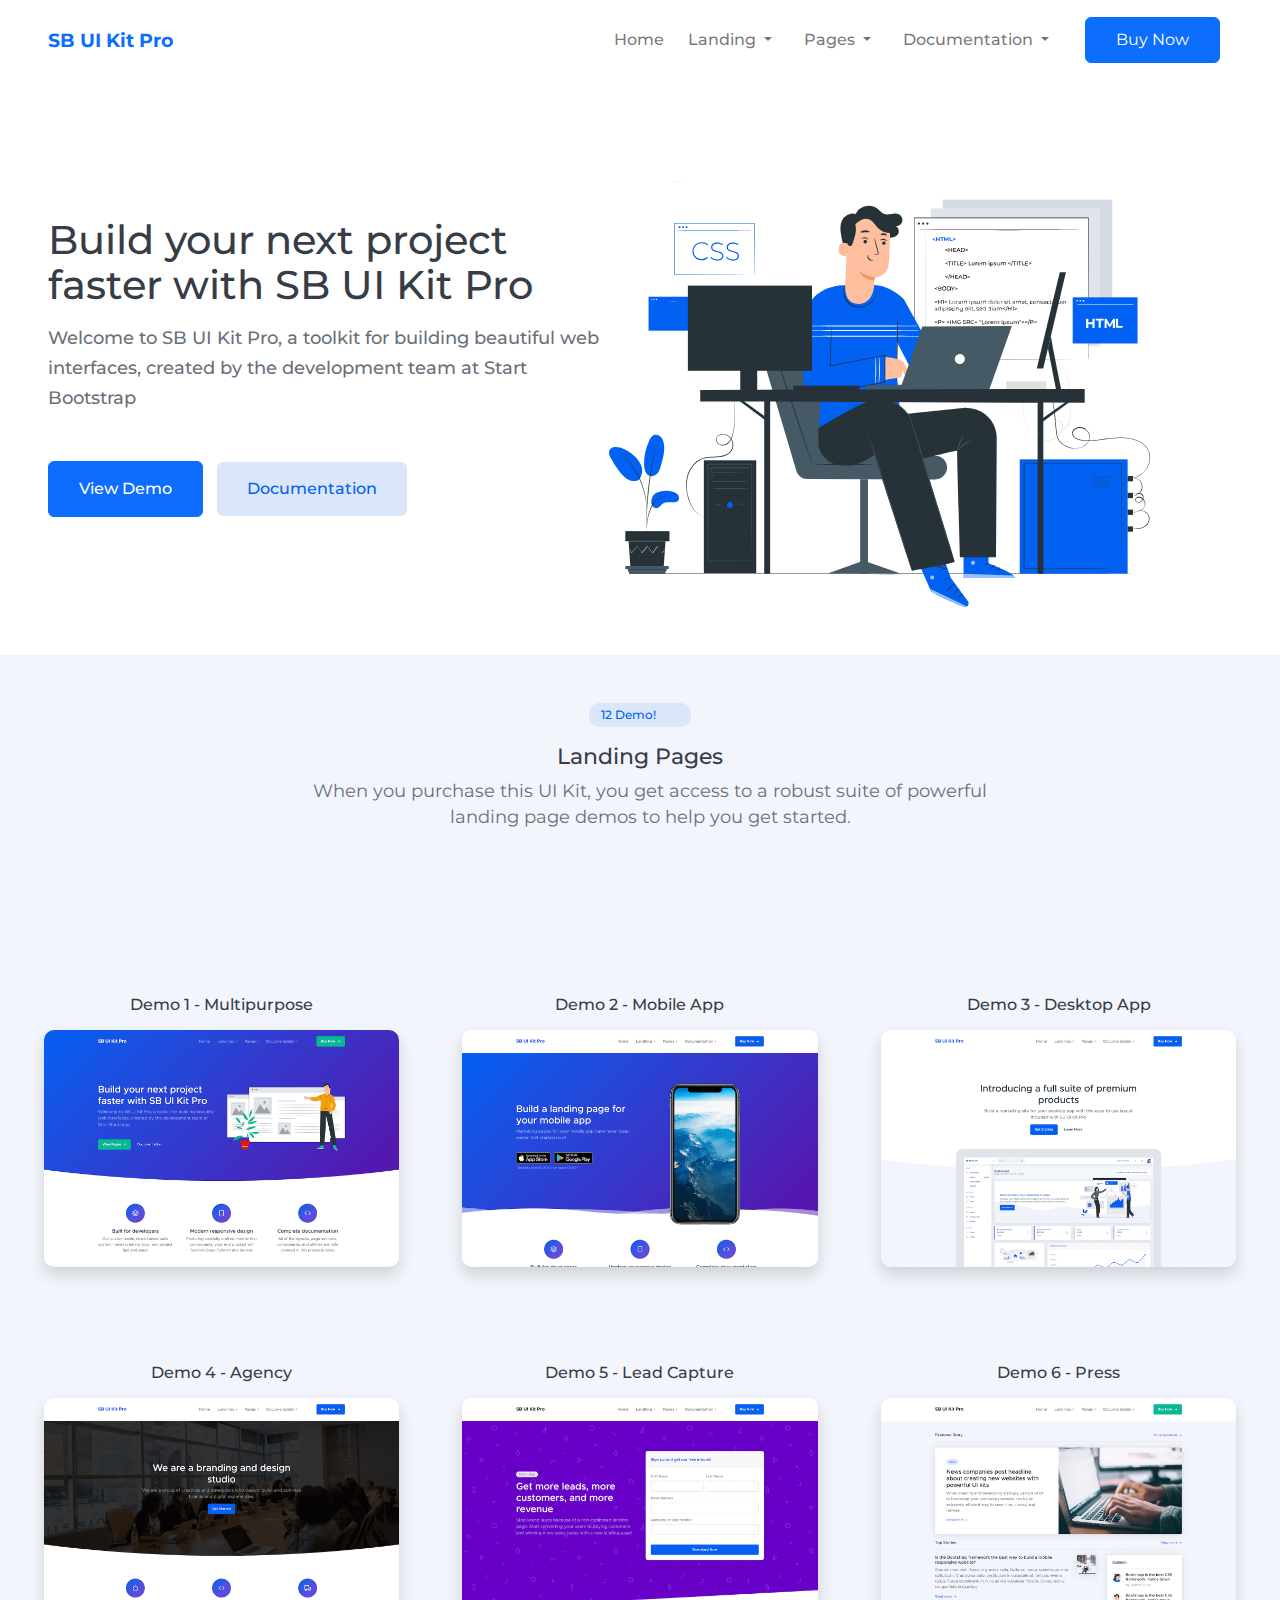
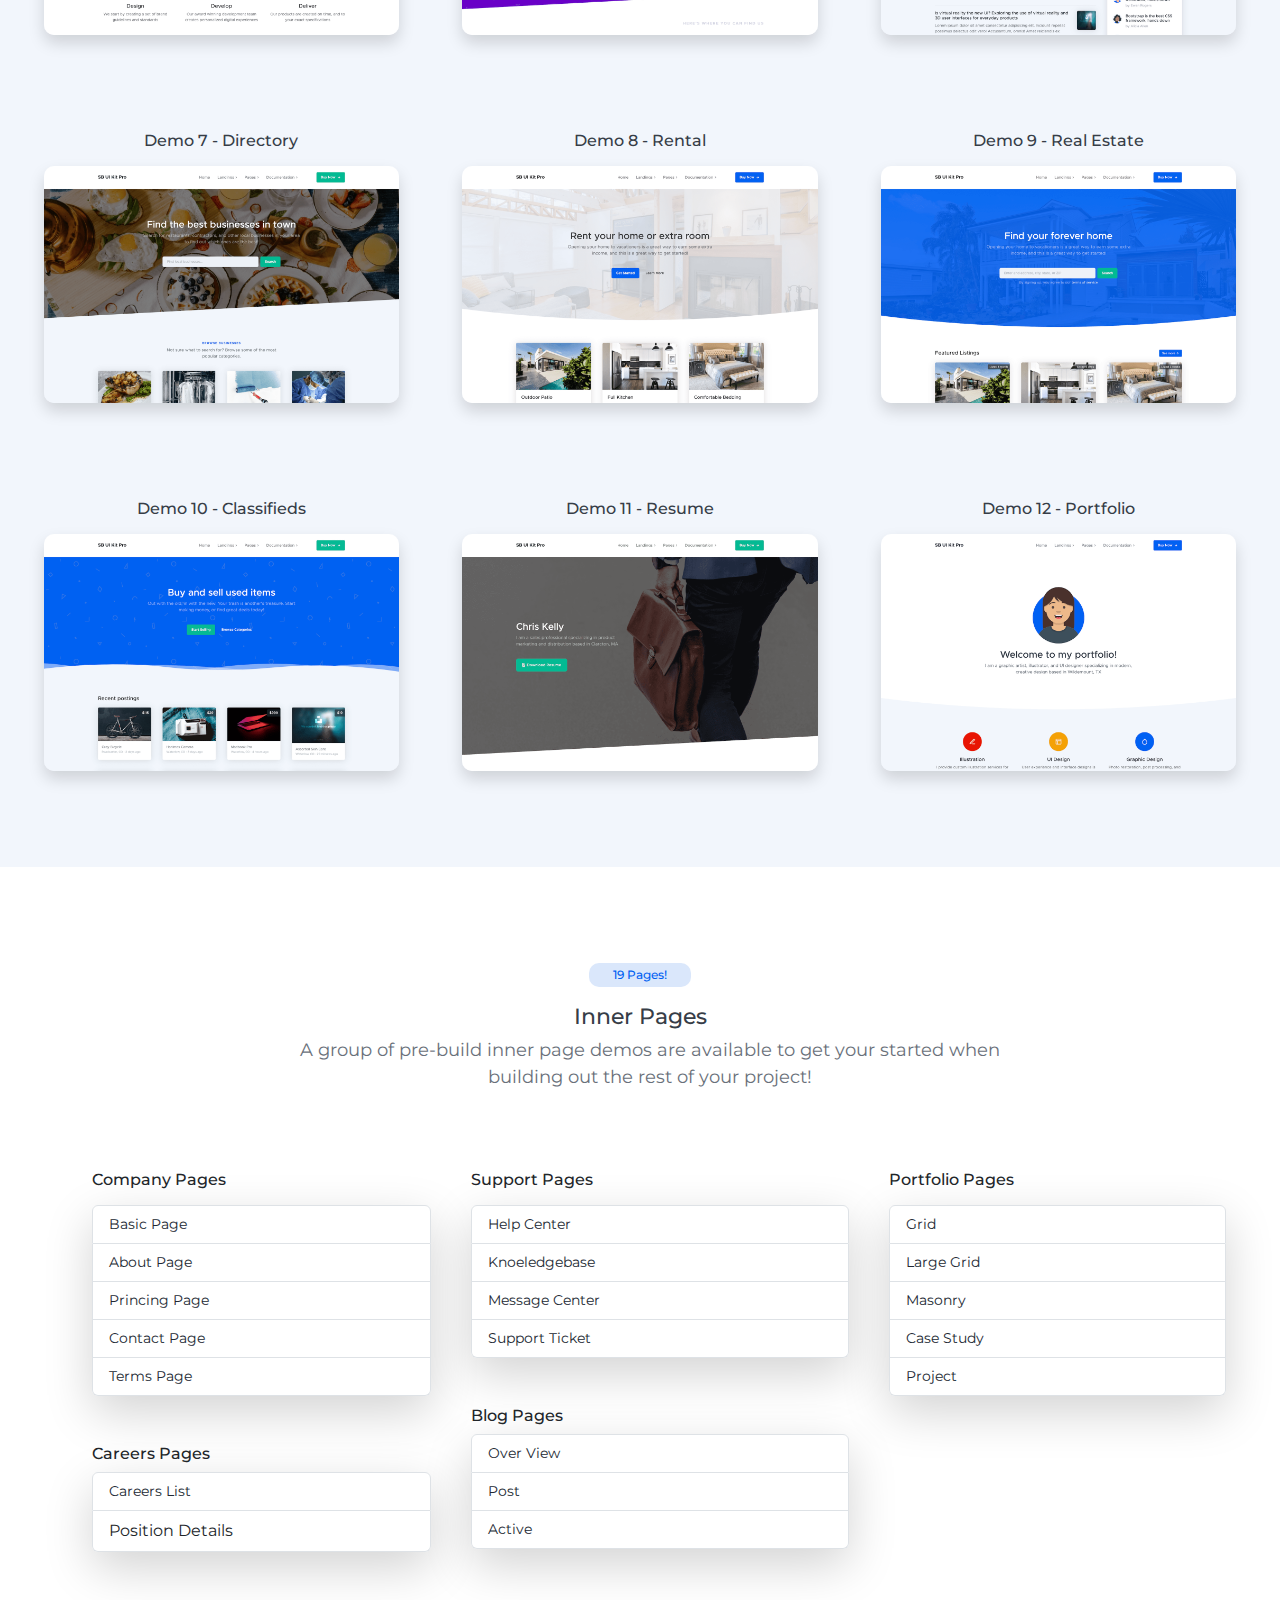
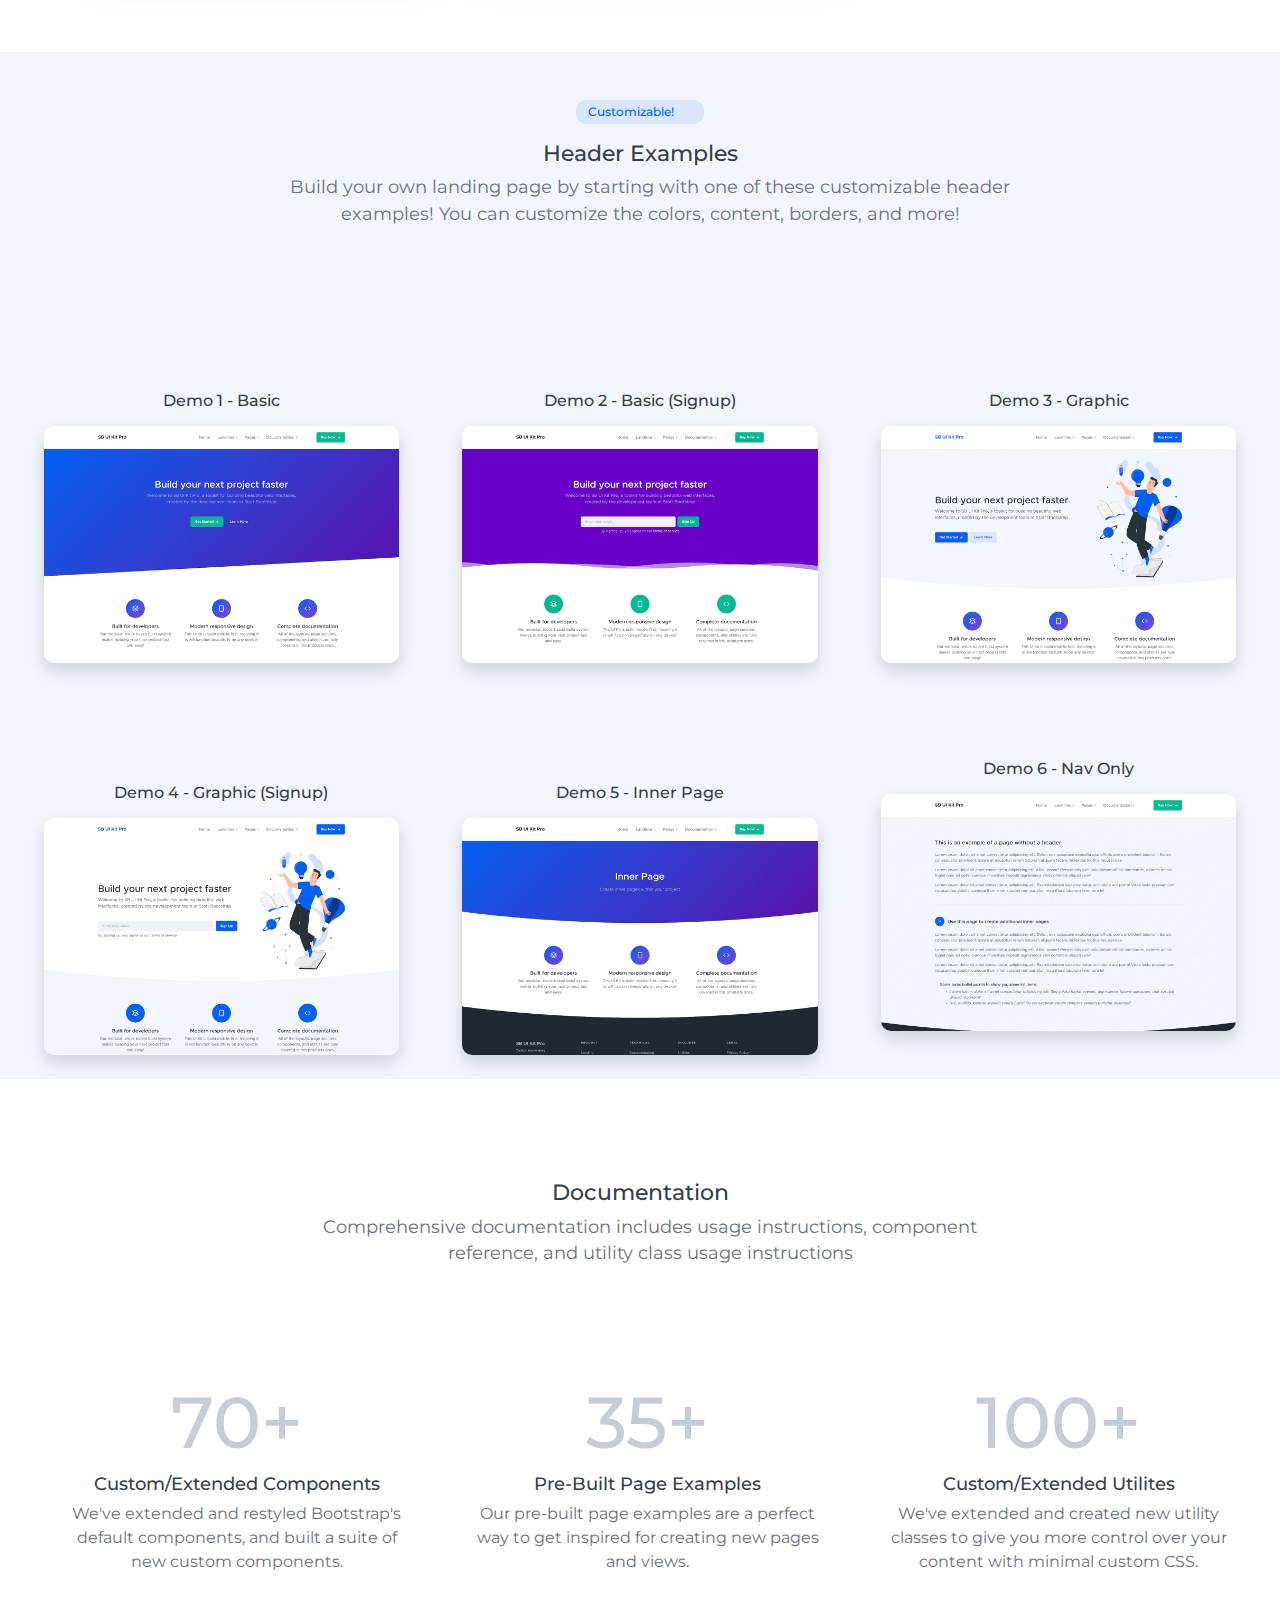
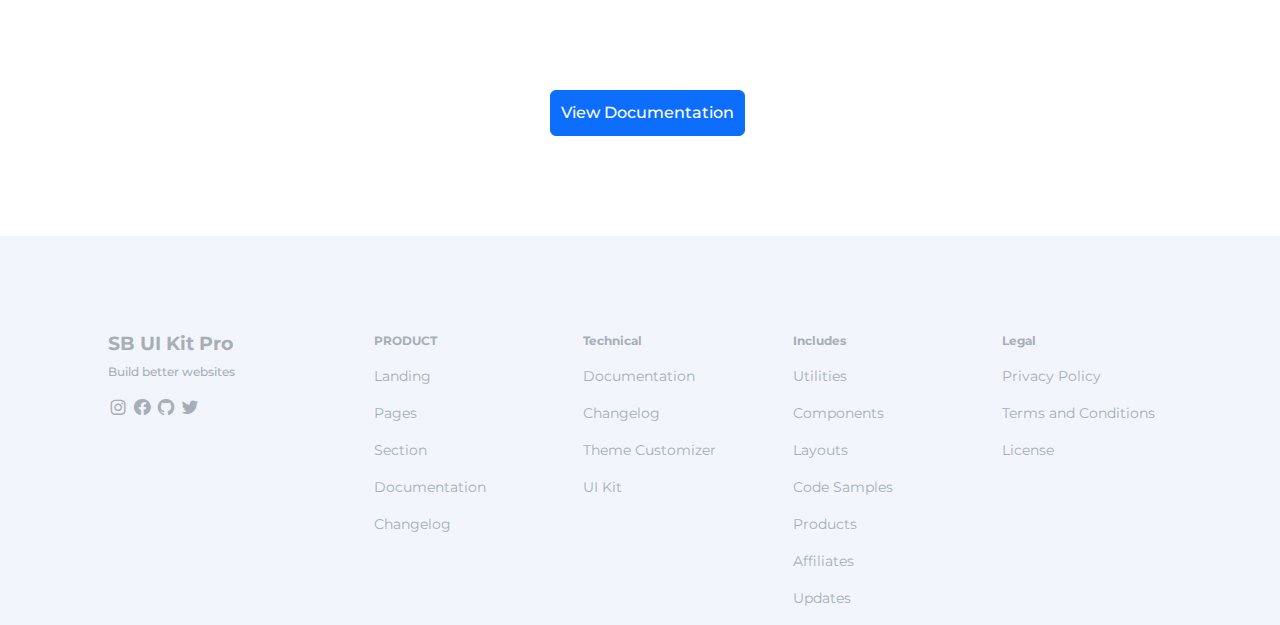
==== commit 42b3bfd7: "responsive view" ====
--- a/index.html
+++ b/index.html
@@ -13,54 +13,67 @@
 <body>
 
 
-    <nav class="navbar navbar-expand-lg sticky-top  bg-white" >
+
+ <nav class="navbar navbar-expand-lg sticky-top  bg-white" >
         <div class="container-fluid"> 
           <div class="start">
-                  <p class="text-primary" id="startnav" style="margin-top: 19px;cursor: pointer;">SB UI Kit Pro</p>
+          <p class="text-primary" id="startnav" style="margin-top: 19px;cursor: pointer;">SB UI Kit Pro</p>
           </div> 
-          <div class=" button dropdown " style="padding-right: 15px;">
-            <button type="button" class="home-btn btn btn" style="border: none;color: #0000008c;">
-              Home
-            </button>
-            <button type="button" class="home-btn btn btn dropdown-toggle" data-bs-toggle="dropdown"style="border: none;color: #0000008c;">
-            Pages
+          <button class="navbar-toggler" type="button" data-bs-toggle="collapse" data-bs-target="#navbarSupportedContent" aria-controls="navbarSupportedContent" aria-expanded="false" aria-label="Toggle navigation">
+            <span class="navbar-toggler-icon"></span>
           </button>
-            <ul class="dropdown-menu">
-              <li><a class="dropdown-item" href="#">Multipurpose</a></li>
-              <li><a class="dropdown-item" href="#">Press</a></li>
-              <li><a class="dropdown-item" href="#">Agency</a></li>
+              <div class="collapse navbar-collapse" id="navbarSupportedContent">
+                <button type="button" class="home-btn btn btn ps-md-0 pe-4" style="border: none;color: #0000008c;">
+                  Home
+                </button>
+          <div class="nav-item dropdown">
+            
+            <a class="nav-link dropdown-toggle" href="#" id="navbarDropdown" role="button" data-bs-toggle="dropdown" aria-expanded="false" style="color:#0000008c ;">
+              Landing
+            </a>
+            <ul class="dropdown-menu" aria-labelledby="navbarDropdown">
+              <li><a class="dropdown-item" href="#">Action</a></li>
+              <li><a class="dropdown-item" href="#">Another action</a></li>
+              <li><a class="dropdown-item" href="#">Something else here</a></li>
             </ul>
-         
-            <button type="button" class="home-btn btn btn dropdown-toggle" data-bs-toggle="dropdown" style="border: none;color: #0000008c;">
-            Landing
-          </button>
-            <ul class="dropdown-menu">
-              <li><a class="dropdown-item" href="#">Basic Page</a></li>
-              <li><a class="dropdown-item" href="#">About</a></li>
-              <li><a class="dropdown-item" href="#">Princing</a></li>
+          </div>
+          <div class="nav-item dropdown">
+            <a class="  nav-link dropdown-toggle" href="#" id="navbarDropdown" role="button" data-bs-toggle="dropdown" aria-expanded="false"style="color:#0000008c ;">
+              Pages
+            </a>
+            <ul class="dropdown-menu" aria-labelledby="navbarDropdown">
+              <li><a class="dropdown-item" href="#">Action</a></li>
+              <li><a class="dropdown-item" href="#">Another action</a></li>
+              <li><a class="dropdown-item" href="#">Something else here</a></li>
             </ul>
-         
+          </div>
           
-          
-            <button type="button" class="home-btn btn btn dropdown-toggle" data-bs-toggle="dropdown" style="border: none;color: #0000008c;">
-            Documentation
-          </button>
-            <ul class="dropdown-menu">
-              <li><a class="dropdown-item" href="#">Usage Instruction And Reference</a></li>
-              <li><a class="dropdown-item" href="#">Create a Landing Page</a></li>
-              <li><a class="dropdown-item" href="#">Update And Changes </a></li>
+        
+              <div class=" nav-item dropdown">
+                <a class=" nav-link dropdown-toggle" href="#" id="navbarDropdown" role="button" data-bs-toggle="dropdown" aria-expanded="false" style="color:#0000008c ;">
+                  Documentation
+                </a>
+                <ul class="dropdown-menu" aria-labelledby="navbarDropdown">
+                  <li><a class="dropdown-item" href="#">Action</a></li>
+                  <li><a class="dropdown-item" href="#">Another action</a></li>
+                  <li><a class="dropdown-item" href="#">Something else here</a></li>
+                </ul>
+              </div>
+              
             </ul>
-         
-           
-            <button type="button" class=" btn btn-primary " data-bs-toggle="dropdown" style="margin-left: 70px;padding: 10px 30px;">
+            <button type="button" class=" btn btn-primary ms-lg-1 me-5 ms-md-0" data-bs-toggle="dropdown" style="margin-left: 70px;padding: 10px 30px;">
               Buy Now
-            </button>
-          </div> 
-        </div>
-      </nav>
+            </button> 
+          </div>
+        </div>  
+        </div>
+        </div>
+      </nav> 
+    
+    
 
       <div class="container-fluid d-flex ps-5" style="align-items: center;font-size: 40px;color: #363d47; font-weight: 500;">
-        <div class="head-line col-lg-6">
+        <div class="head-line col-lg-6 pt-lg-5">
               <p>Build your next project faster with SB UI Kit Pro</p>
               <div class="sub-line" style="font-size: 18.4px;color: #69707a;">
                 <p>Welcome to SB UI Kit Pro, a toolkit for building beautiful web interfaces, created by the development team at Start Bootstrap
@@ -76,7 +89,7 @@
               </div>
         </div>
       
-        <div class="col-lg-6 " style="padding-top: 100px;">
+        <div class=" nav-image col-lg-6 " style="padding-top: 100px;">
           <img src="boot-2 image/start image.svg" width="90%" height="100%">
         </div>
       </div>
@@ -88,36 +101,36 @@
       <p class="content col-lg-7" > When you purchase this UI Kit, you get access to a robust suite of powerful landing page demos to help you get started.</p>
     
       <div class="row  d-flex" style="flex-wrap: wrap; margin-top: 100px;">
-   <div class="photo-content col-lg-4 mt-5 " >
+   <div class="photo-content col-lg-4 col-md-12 mt-5 " >
     <h2 class="image-title">Demo 1 - Multipurpose</h2>
     <img class="image-content shadow" src="boot-2 image/boot-1.png" alt="boot" width="100%" height="100%">
   </div>
 
-   <div class="photo-content  col-lg-4 mt-5">
+   <div class="photo-content  col-lg-4 col-md-12 mt-5">
     <h2 class="image-title">Demo 2 - Mobile App</h2>
     <img class="image-content shadow" src="boot-2 image/boot-2.png" alt="boot" width="100%" height="100%">
    </div>
 
-   <div class="photo-content col-lg-4 mt-5">
+   <div class="photo-content col-lg-4 col-md-12 mt-5">
     <h2 class="image-title">Demo 3 - Desktop App</h2>
     <img class="image-content shadow" src="boot-2 image/boot-3.png" alt="boot" width="100%" height="100%">
    </div>
        </div>
 
       <div class=" row  d-flex mt-5 " style="flex-wrap: wrap;">
-  <div class="photo-content col-lg-4 mt-5">
+  <div class="photo-content col-lg-4  col-md-12 mt-5">
     <h2 class="image-title">Demo 4 - Agency</h2>
     <img class="image-content shadow" src="boot-2 image/boot-4.png" alt="boot" width="100%" height="100%">
    </div>
      
 
-  <div class="photo-content col-lg-4 mt-5">
+  <div class="photo-content col-lg-4  col-md-12 mt-5">
     <h2 class="image-title">Demo 5 - Lead Capture</h2>
     <img class="image-content shadow" src="boot-2 image/boot-5.0.png" alt="boot" width="100%" height="100%">
    </div>
   
 
-  <div class="photo-content col-lg-4 mt-5">
+  <div class="photo-content col-lg-4 col-md-12 mt-5">
     <h2 class="image-title">Demo 6 - Press</h2>
     <img class="image-content shadow" src="boot-2 image/boot-6.0.png" alt="boot" width="100%" height="100%">
    </div>
@@ -125,37 +138,37 @@
 
     <div class="row  d-flex mt-5" style="flex-wrap: wrap; ">
 
-  <div class="photo-content col-lg-4 mt-5 ">
+  <div class="photo-content col-lg-4 col-md-12 mt-5 ">
     <h2 class="image-title">Demo 7 - Directory</h2>
     <img class="image-content shadow" src="boot-2 image/boot-7.png" alt="boot" width="100%" height="100%">
    </div>
   
 
-  <div class="photo-content col-lg-4 mt-5">
+  <div class="photo-content col-lg-4 col-md-12 mt-5">
     <h2 class="image-title">Demo 8 - Rental</h2>
     <img class="image-content shadow" src="boot-2 image/boot-8.png" alt="boot" width="100%" height="100%">
    </div>
   
 
-  <div class="photo-content col-lg-4 mt-5">
+  <div class="photo-content col-lg-4 col-md-12 mt-5">
     <h2 class="image-title">Demo 9 - Real Estate</h2>
     <img class="image-content shadow" src="boot-2 image/boot-9.png" alt="boot" width="100%" height="100%">
    </div>
   </div>
   <div class="row  d-flex mt-5 mb-5" style="flex-wrap: wrap;">
-  <div class="photo-content col-lg-4 mt-5 mb-5">
+  <div class="photo-content col-lg-4 col-md-12 mt-5 mb-5">
     <h2 class="image-title">Demo 10 - Classifieds</h2>
     <img class="image-content shadow" src="boot-2 image/boot-10.png" alt="boot" width="100%" height="100%">
    </div>
  
 
-  <div class="photo-content col-lg-4 mt-5 mb-5">
+  <div class="photo-content col-lg-4 col-md-12 mt-5 mb-5">
     <h2 class="image-title">Demo 11 - Resume</h2>
     <img class="image-content shadow" src="boot-2 image/boot-11.png" alt="boot" width="100%" height="100%">
    </div>
   
 
-  <div class="photo-content col-lg-4 mt-5 mb-5">
+  <div class="photo-content col-lg-4 col-md-12 mt-5 mb-5">
     <h2 class="image-title">Demo 12 - Portfolio</h2>
     <img class="image-content shadow" src="boot-2 image/boot-12.png" alt="boot" width="100%" height="100%">
    </div>
@@ -176,7 +189,7 @@
     <div class="col-lg-4 mt-5"  >
       <div class="list-tables mt-3 " style="padding-left: 80px;">
         <h2 class="list-title" >Company Pages</h2>
-        <ul class="list-group mt-3" >
+        <ul class="list-group mt-3 shadow-lg" >
           <li class="list-group-item list">Basic Page</li>
           <li class="list-group-item list">About Page</li>
           <li class="list-group-item list">Princing Page</li>
@@ -186,7 +199,7 @@
       </div>
       <div class="list-tables  mt-5 " style="padding-left: 80px;">
         <h2 class="list-title">Careers Pages</h2>
-        <ul class="list-group">
+        <ul class="list-group shadow-lg">
           <li class="list-group-item list">Careers List</li>
           <li class="list-group-item v">Position Details</li>
          
@@ -196,7 +209,7 @@
     <div class="col-lg-4 mt-5"  >
       <div class="list-tables mt-3 " style="padding-left: 40px;">
         <h2 class="list-title">Support Pages</h2>
-        <ul class="list-group mt-3" >
+        <ul class="list-group mt-3 shadow-lg" >
           <li class="list-group-item list">Help Center</li>
           <li class="list-group-item list">Knoeledgebase</li>
           <li class="list-group-item list">Message Center</li>
@@ -205,7 +218,7 @@
       </div>
       <div class="list-tables  mt-5 " style="padding-left: 40px;">
         <h2 class="list-title">Blog Pages</h2>
-        <ul class="list-group">
+        <ul class="list-group shadow-lg">
           <li class="list-group-item list">Over View</li>
           <li class="list-group-item list">Post</li>
           <li class="list-group-item list">Active</li>
@@ -215,7 +228,7 @@
     <div class="col-lg-3 mt-5"  >
       <div class="list-tables mt-3 " style="padding-left: 40px; width: 120%;">
         <h2 class="list-title" >Portfolio Pages</h2>
-        <ul class="list-group mt-3" >
+        <ul class="list-group mt-3 shadow-lg" >
           <li class="list-group-item list">Grid</li>
           <li class="list-group-item list">Large Grid</li>
           <li class="list-group-item list">Masonry</li>
@@ -278,7 +291,7 @@
   <p class="content col-lg-7 text-center" >Comprehensive documentation includes usage instructions, component reference, and utility class usage instructions</p>
 </div>
 
-<div class="d-flex" style="text-align: center;">
+<div class=" list-target d-flex" style="text-align: center;">
   <div class="col-lg-4 mt-5"  >
     <div class="number-list mt-5 " style="padding-left: 80px;">
       <h2 class="percentage"style="font-size: 80px; color:#c5ccd6" >70+</h2>
@@ -286,8 +299,8 @@
       <p class="sub-heading">We've extended and restyled Bootstrap's default components, and built a suite of new custom components.</p>
     </div>
   </div>
-    <div class="col-lg-4 mt-5"  >
-      <div class="list-tables mt-5 " style="padding-left: 80px;">
+    <div class=" col-lg-4 mt-5"  >
+      <div class="number-list mt-5 " style="padding-left: 80px;">
         <h2 class="percentage"style="font-size: 80px ;color:#c5ccd6">35+</h2>
         <h2 class="heading">Pre-Built Page Examples</h2>
         <p class="sub-heading">Our pre-built page examples are a perfect way to get inspired for creating new pages and views.</p>
@@ -297,7 +310,7 @@
       </div>
     </div>
       <div class="col-lg-4 mt-5"  >
-        <div class=" mt-5 " style="padding-left: 80px;">
+        <div class="number-list mt-5 " style="padding-left: 80px;">
           <h2 class="percentage" style="font-size: 80px;color:#c5ccd6" >100+</h2>
           <h2 class="heading">Custom/Extended Utilites</h2>
           <p class="sub-heading">We've extended and created new utility classes to give you more control over your content with minimal custom CSS.</p>
@@ -306,8 +319,8 @@
   </div>
 </div>
 
-<div class="container-fluid pt-5" style="width: 100%; margin: 0px; gap: 0px; margin-top: 1px; background-color: #f2f6fc;margin-top: 100px;">
-<div class="footer-brand  text-center col-lg-3 pt-5">
+<div class="container-fluid pt-5 d-flex " style="width: 100%; margin: 0px; gap: 0px; margin-top: 1px; background-color: #f2f6fc;margin-top: 100px;">
+<div class="footer-brand col-lg-3 ms-5 ps-5 ">
   <h2 class="footer1 pt-5" style="font-size: 19.2px;font-weight: bold;color: #a7aeb8;">SB UI Kit Pro</h2>
   <p class=""  style="font-size: 12px;color:#a7aeb8 ; font-weight: 500;">Build better websites</p>
   <div>
@@ -317,21 +330,53 @@
   <i class='bx bxl-twitter'  id="icon"></i>
 </div>
 </div>
-<div class="footer-brand text-center col-lg-3 pt-5"></div>
-<div class="footer2">
-  <p>PRODUCT</p>
-  <p>Landing</p>
-  <p>Pages</p>
-  <p>Section</p>
-  <p>Documentation</p>
-  <p>Changelog</p>
-</div>
-</div>
-
-
-
-
-</div>
+<div class="footer-brand  pt-5 col-lg-2">
+<div class="footer1">
+  <p class="font">PRODUCT</p>
+  <p class="font1">Landing</p>
+  <p class="font1">Pages</p>
+  <p class="font1">Section</p>
+  <p class="font1">Documentation</p>
+  <p class="font1">Changelog</p>
+</div>
+</div>
+<div class="footer-brand pt-5 col-lg-2">
+<div class="footer1">
+  <p  class="font">Technical</p>
+  <p class="font1">Documentation</p>
+  <p class="font1">Changelog</p>
+  <p class="font1">Theme Customizer</p>
+  <p class="font1">UI Kit</p>
+
+  </div>
+</div>
+<div class="footer-brand  pt-5 col-lg-2">
+<div class="footer1">
+  <p  class="font">Includes</p>
+  <p class="font1">Utilities</p>
+  <p class="font1">Components</p>
+  <p class="font1">Layouts</p>
+  <p class="font1">Code Samples</p>
+  <p class="font1">Products</p>
+  <p class="font1">Affiliates</p>
+  <p class="font1">Updates</p>
+
+</div>
+</div>
+
+<div class="footer-brand  pt-5 col-lg-2">
+<div class="footer1">
+  <p  class="font">Legal</p>
+  <p class="font1">Privacy Policy</p>
+  <p class="font1">Terms and Conditions</p>
+  <p class="font1">License</p>
+</div>
+</div>
+</div>
+
+
+
+
 
 
 
--- a/style.css
+++ b/style.css
@@ -7,12 +7,21 @@
     
     font-size: 19px;
     font-weight: bold;
-    padding-left: 70px;
+    padding-left: 35px;
+}
+.collapse{
+    justify-content: end !important;
+}
+#navbarDropdown{
+    font-weight: 500 !important; 
+    padding-right: 32px !important;
 }
 .home-btn{
     font-weight: 500 !important;
 }
-
+#navbarDropdown:hover{
+    color:black !important;
+}
 .home-btn:hover{
     color:black !important;
 }
@@ -34,7 +43,9 @@
     margin-left: 20px;
 }
 .photo-content{
-    
+    display: flex;
+    flex-direction: column;
+    justify-content: center;
 }
 .image-content{
     width: 90%;
@@ -43,6 +54,7 @@
     padding-right: 0px !important;
     border-radius: 10px !important;
    cursor: pointer;
+   align-self: center;
  
   
 }
@@ -64,7 +76,7 @@
    padding-left: px !important;
 }
 .list-group{
-    box-shadow: 6px 6px 6px 6px rgb(233, 230, 230);
+    /* box-shadow: 6px 6px 6px 6px rgb(233, 230, 230); */
 }
 .list{
     font-size: 14px !important;
@@ -96,5 +108,70 @@
 #icon{
     font-size: 20px;
     color: #a7aeb8;
-  
+}
+.font{
+    font-size: 12px ;
+    font-weight: bold;
+    color: #a7aeb8;
+}
+.font1{
+    font-size: 14px;
+    color: #a7aeb8;
+
+}
+
+@media only screen and (min-width:1023px) and (max-width:1439px){
+
+    #startnav{
+    
+        padding-left:36px !important;
+    }
+
+    .percentage{
+        font-size: 72.08px !important;
+    }
+    .head-line{
+        width: 46% !important;
+        line-height: 45px !important;
+    }
+    .sub-line{
+        line-height: 30px !important;
+    }
+    .number-list{
+        padding-left: 62px !important;
+    }
+    .list-target{
+        width:96.3333333%;
+    }
+    .lead1{
+        width: 8% !important;
+        align-items: center !important;
+    }
+    .lead3{
+        width: 10.07% !important;
+    }
+    #navbarDropdown{
+        font-weight: 500 !important; 
+        padding-right: 20pxpx !important;
+    }
+}
+@media only screen and (min-width:767px) and (max-width:1022px){
+    .image-content{
+        width: 80% !important;
+    }
+    .nav-image{
+        display: none !important;
+    }
+    .head-line{
+        margin-top: 86px !important;
+        width: 77% !important;
+        line-height: 50px !important;
+    }
+    .sub-line{
+        line-height: 30px !important;
+    }
+    .navbar-toggler{
+        border: none !important;
+        padding-left: 30px !important;
+    }
 }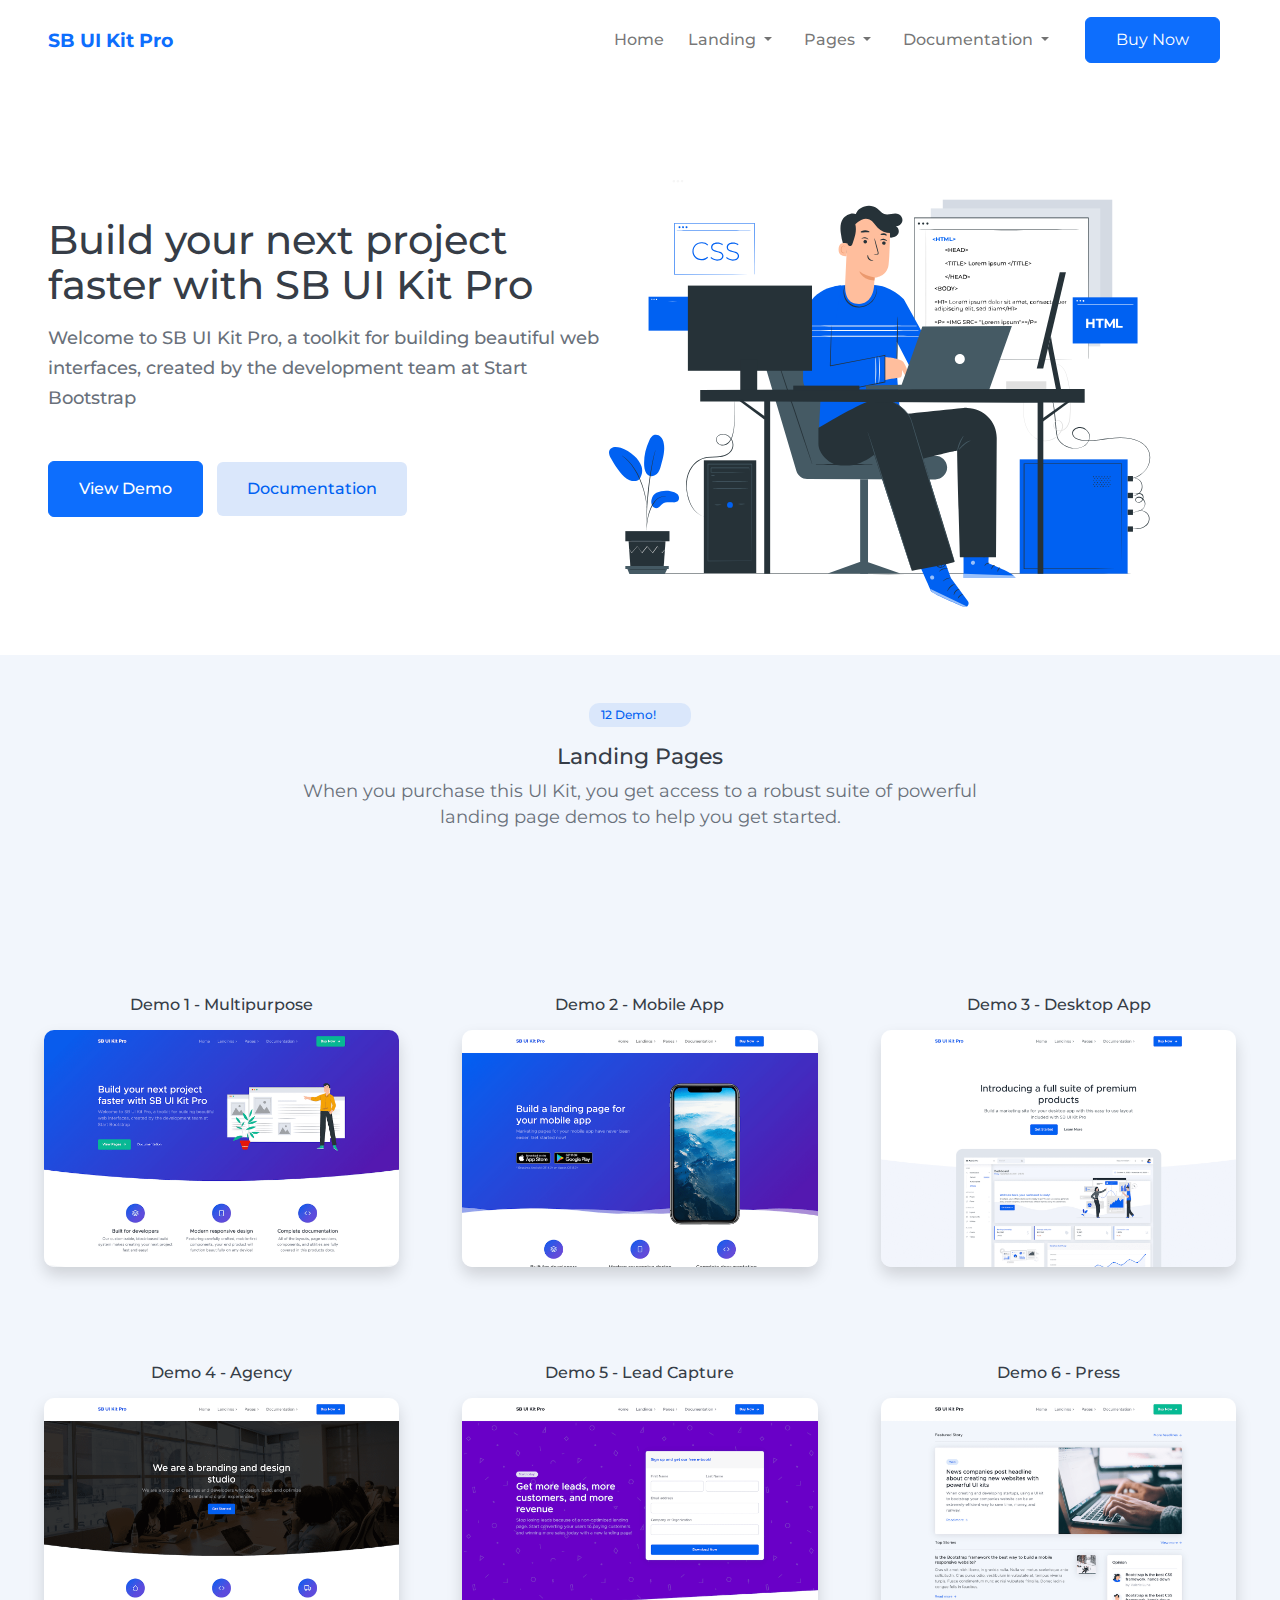
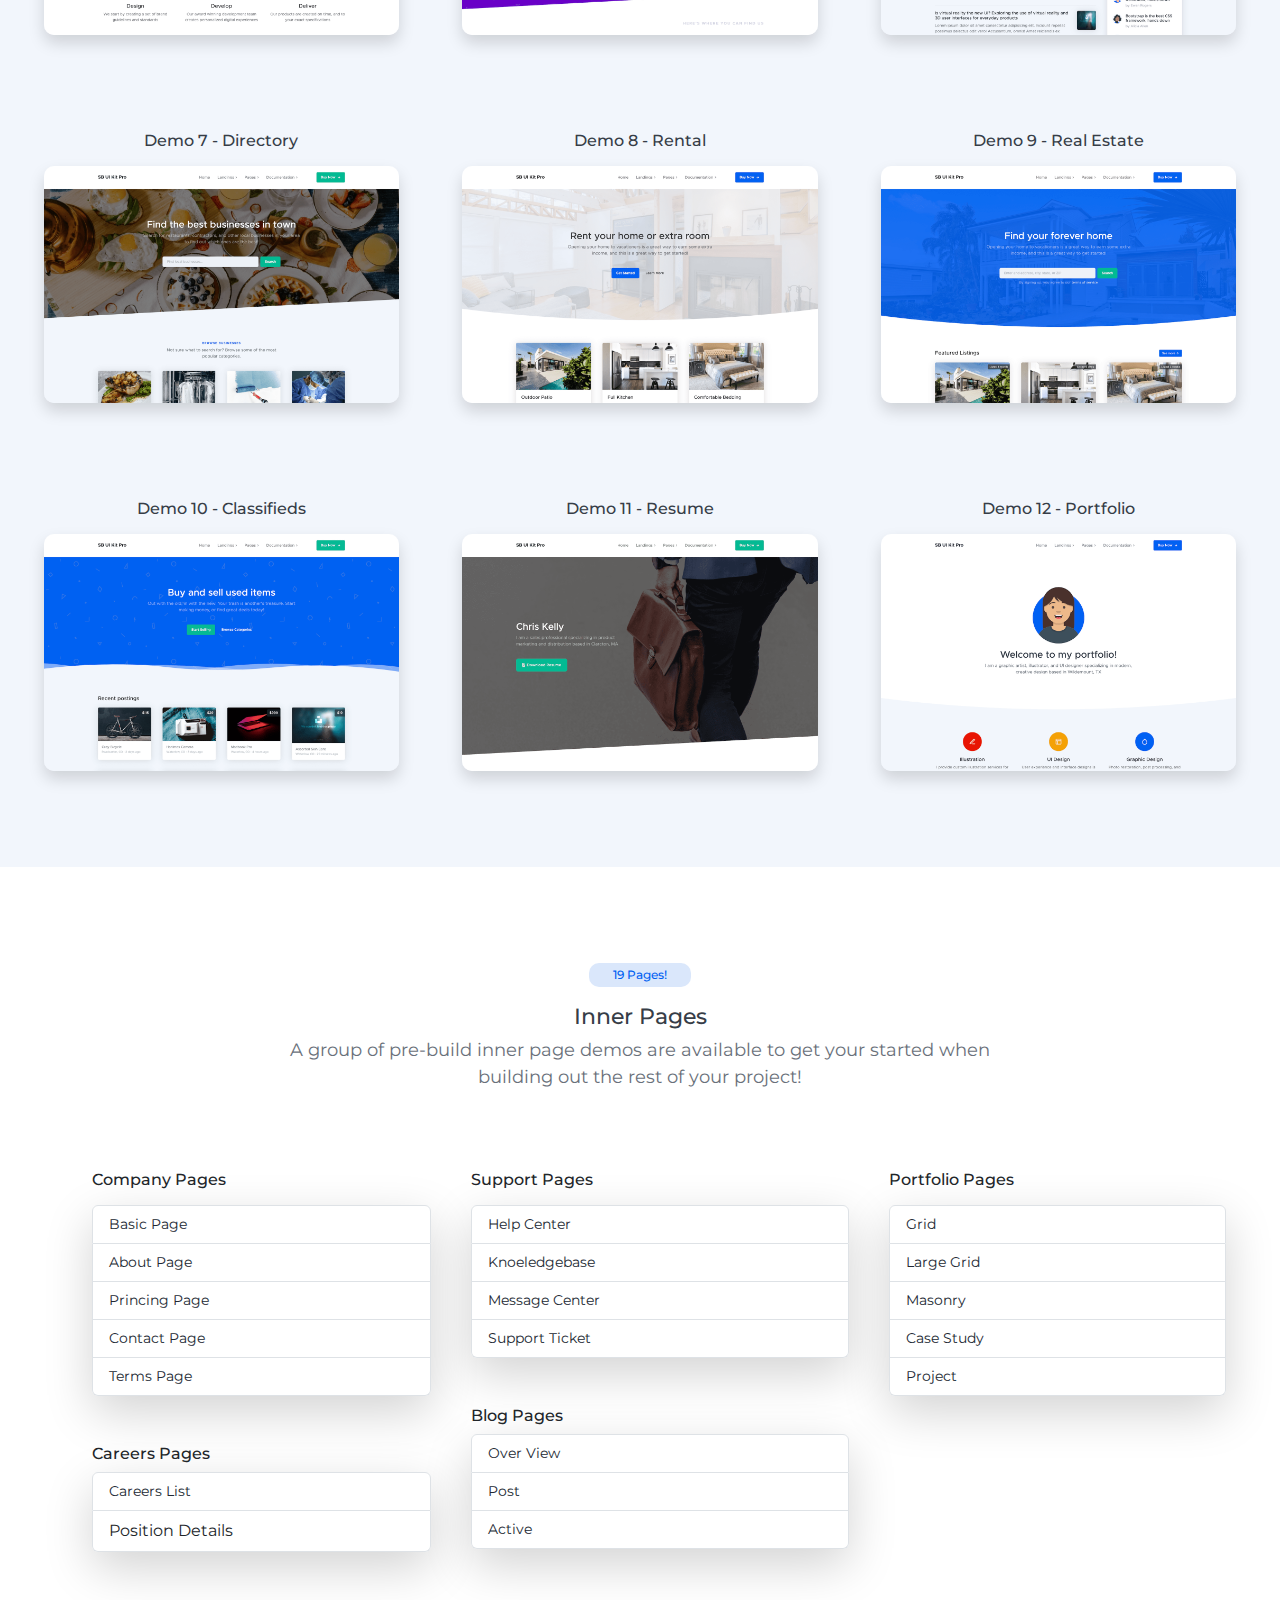
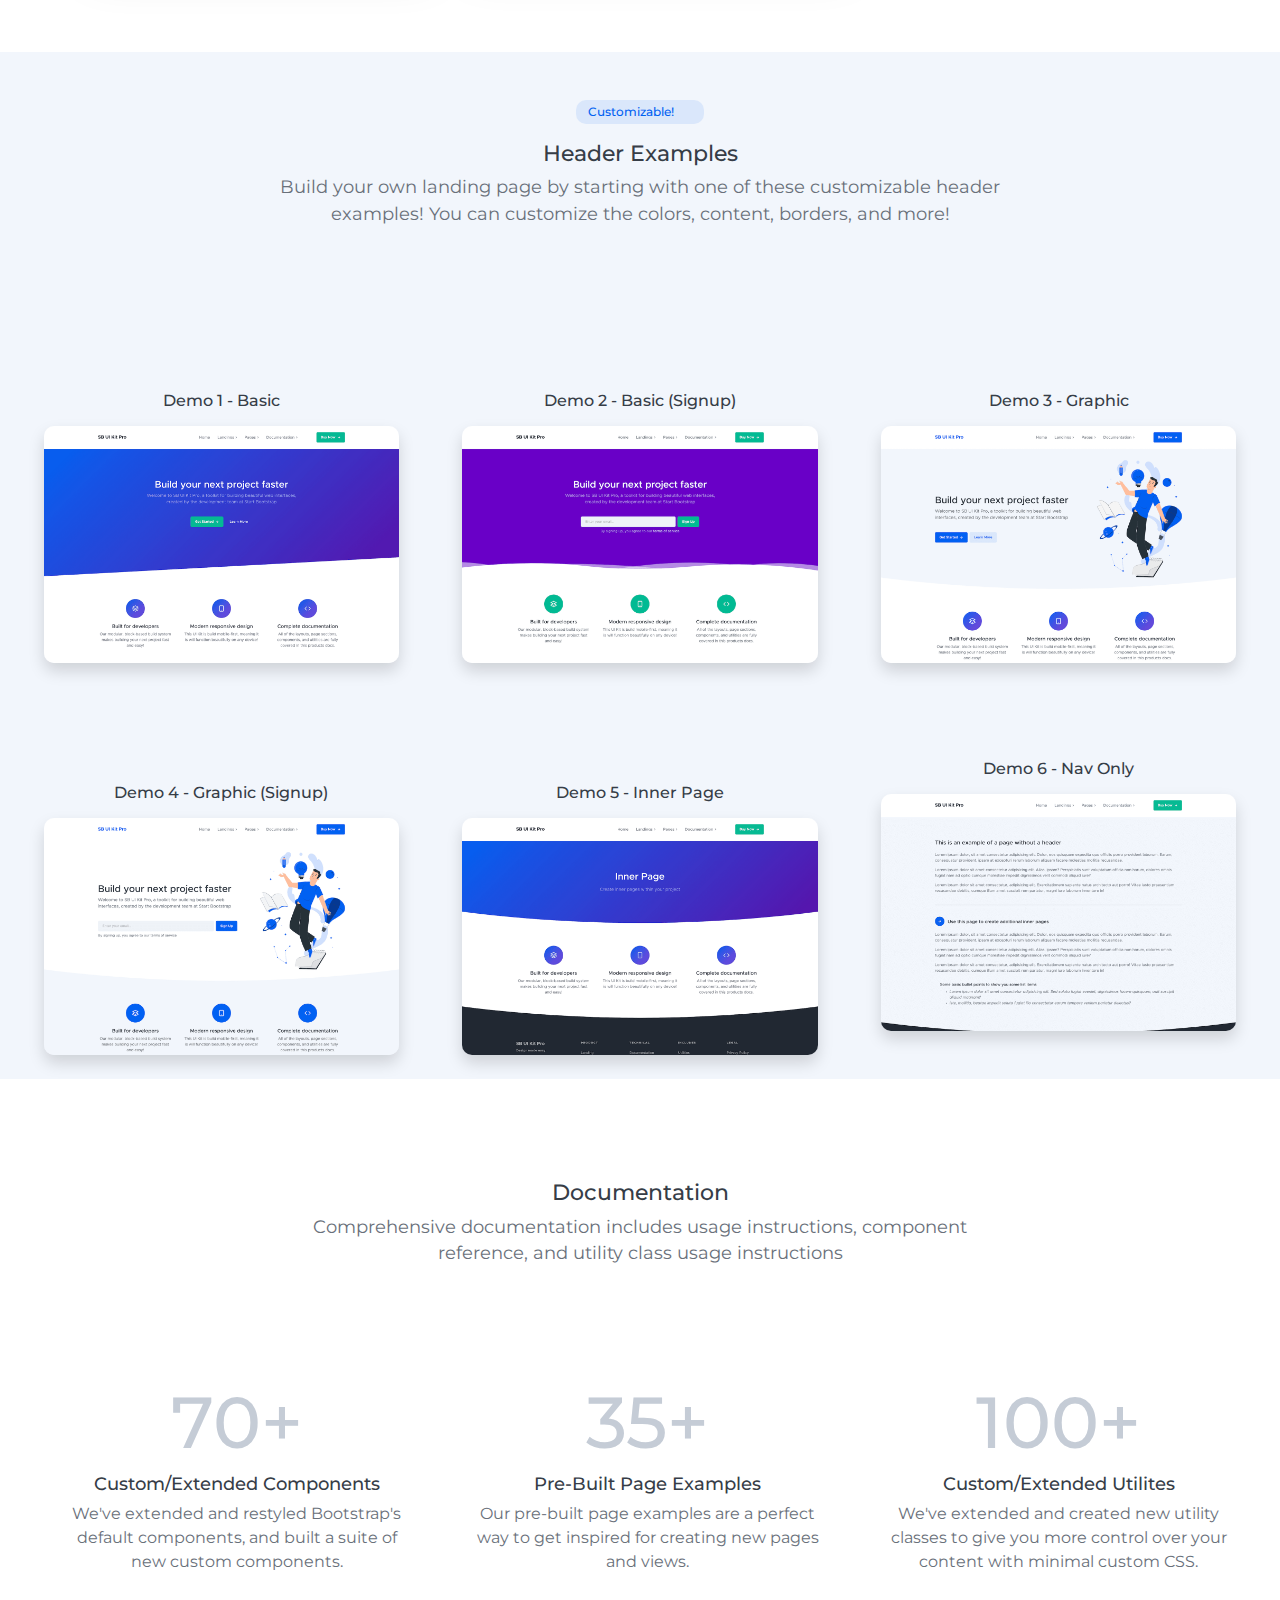
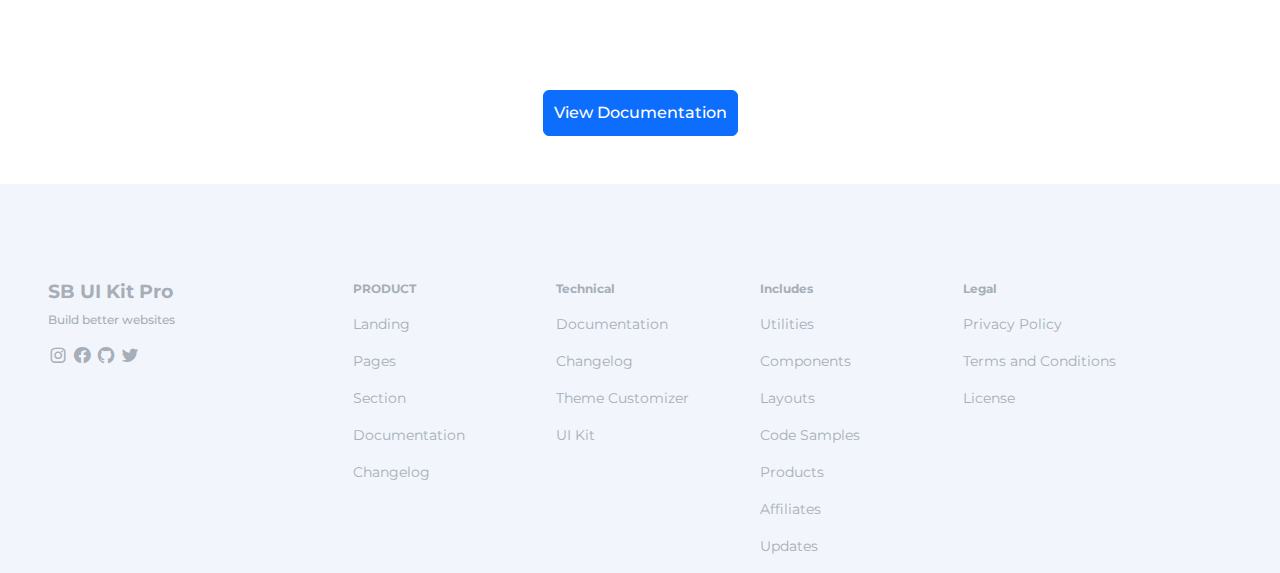
==== commit 982271a8: "list pages" ====
--- a/index.html
+++ b/index.html
@@ -23,7 +23,7 @@
             <span class="navbar-toggler-icon"></span>
           </button>
               <div class="collapse navbar-collapse" id="navbarSupportedContent">
-                <button type="button" class="home-btn btn btn ps-md-0 pe-4" style="border: none;color: #0000008c;">
+                <button type="button" class="home-btn btn btn ps-md-0 pe-4 " style="border: none;color: #0000008c;">
                   Home
                 </button>
           <div class="nav-item dropdown">
@@ -59,15 +59,13 @@
                   <li><a class="dropdown-item" href="#">Something else here</a></li>
                 </ul>
               </div>
-              
-            </ul>
-            <button type="button" class=" btn btn-primary ms-lg-1 me-5 ms-md-0" data-bs-toggle="dropdown" style="margin-left: 70px;padding: 10px 30px;">
+              <div>
+            <button type="button" class="btn btn-primary ms-lg-1 me-5 ms-md-0 ms-sm-0" id="card" data-bs-toggle="dropdown" style="margin-left: 70px;padding: 10px 30px;">
               Buy Now
             </button> 
           </div>
+          </div>
         </div>  
-        </div>
-        </div>
       </nav> 
     
     
@@ -78,7 +76,7 @@
               <div class="sub-line" style="font-size: 18.4px;color: #69707a;">
                 <p>Welcome to SB UI Kit Pro, a toolkit for building beautiful web interfaces, created by the development team at Start Bootstrap
                 </p>
-                <div class="mt-5">
+                <div class="mt-5  flex-sm-column flex-md-column flex-lg-row">
                 <button type="button" class=" btn btn-primary " data-bs-toggle="dropdown" style="padding: 15px 30px; font-size: 16px;font-weight: 500;">
                   View Demo 
                 </button>
@@ -185,8 +183,8 @@
       <h1 class="sub-lead " style="text-align: center; font-size: 22.4px;color:#363d47;">Inner Pages</h1>
       <p class="content col-lg-7 text-center" >A group of pre-build inner page demos are available to get your started when building out the rest of your project!</p>
     
-<div class="d-flex">
-    <div class="col-lg-4 mt-5"  >
+<div class="d-flex  flex-md-column flex-lg-row">
+    <div class="col-lg-4 col-md-11 mt-5"  >
       <div class="list-tables mt-3 " style="padding-left: 80px;">
         <h2 class="list-title" >Company Pages</h2>
         <ul class="list-group mt-3 shadow-lg" >
@@ -206,7 +204,7 @@
         </ul>
       </div>
     </div>
-    <div class="col-lg-4 mt-5"  >
+    <div class="col-lg-4 col-md-11 mt-5"  >
       <div class="list-tables mt-3 " style="padding-left: 40px;">
         <h2 class="list-title">Support Pages</h2>
         <ul class="list-group mt-3 shadow-lg" >
@@ -225,7 +223,7 @@
         </ul>
       </div>
     </div>
-    <div class="col-lg-3 mt-5"  >
+    <div class="col-lg-3 col-md-9 mt-5"  >
       <div class="list-tables mt-3 " style="padding-left: 40px; width: 120%;">
         <h2 class="list-title" >Portfolio Pages</h2>
         <ul class="list-group mt-3 shadow-lg" >
@@ -291,25 +289,23 @@
   <p class="content col-lg-7 text-center" >Comprehensive documentation includes usage instructions, component reference, and utility class usage instructions</p>
 </div>
 
-<div class=" list-target d-flex" style="text-align: center;">
-  <div class="col-lg-4 mt-5"  >
-    <div class="number-list mt-5 " style="padding-left: 80px;">
+<div class=" list-target d-flex flex-md-column flex-lg-row" style="text-align: center;">
+  <div class="col-lg-4  col-md-11 mt-lg-5"  >
+    <div class="number-list mt-lg-5 mt-md-3 " style="padding-left: 80px;">
       <h2 class="percentage"style="font-size: 80px; color:#c5ccd6" >70+</h2>
       <h2 class="heading">Custom/Extended Components</h2>
       <p class="sub-heading">We've extended and restyled Bootstrap's default components, and built a suite of new custom components.</p>
     </div>
   </div>
-    <div class=" col-lg-4 mt-5"  >
+    <div class=" col-lg-4 col-md-11 mt-lg-5 mt-md-2"  >
       <div class="number-list mt-5 " style="padding-left: 80px;">
         <h2 class="percentage"style="font-size: 80px ;color:#c5ccd6">35+</h2>
         <h2 class="heading">Pre-Built Page Examples</h2>
         <p class="sub-heading">Our pre-built page examples are a perfect way to get inspired for creating new pages and views.</p>
-        <button type="button" class=" btn btn-primary " data-bs-toggle="dropdown" style="padding: 10px ; font-size: 16px;font-weight: 500; margin-top: 100px;">
-          View Documentation 
-        </button>
-      </div>
-    </div>
-      <div class="col-lg-4 mt-5"  >
+       
+      </div>
+    </div>
+      <div class="col-lg-4  col-md-11 mt-lg-5 mt-md-2"  >
         <div class="number-list mt-5 " style="padding-left: 80px;">
           <h2 class="percentage" style="font-size: 80px;color:#c5ccd6" >100+</h2>
           <h2 class="heading">Custom/Extended Utilites</h2>
@@ -319,9 +315,15 @@
   </div>
 </div>
 
-<div class="container-fluid pt-5 d-flex " style="width: 100%; margin: 0px; gap: 0px; margin-top: 1px; background-color: #f2f6fc;margin-top: 100px;">
-<div class="footer-brand col-lg-3 ms-5 ps-5 ">
-  <h2 class="footer1 pt-5" style="font-size: 19.2px;font-weight: bold;color: #a7aeb8;">SB UI Kit Pro</h2>
+<div class="mid-btn d-flex" style="justify-content: center;">
+<button type="button" class=" btn btn-primary " data-bs-toggle="dropdown" style="padding: 10px ; font-size: 16px;font-weight: 500; margin-top: 100px;">
+  View Documentation 
+</button>
+</div>
+
+<div class="container-fluid mt-5 pt-5 d-flex flex-md-wrap ps-5 " style="   background-color: #f2f6fc;">
+<div class="footer-brand col-lg-3 col-md-12 ms-md-0  ms-5 ps-5 ps-md-0   ">
+  <h2 class="footer1 pt-5 col-md-12" style="font-size: 19.2px;font-weight: bold;color: #a7aeb8;">SB UI Kit Pro</h2>
   <p class=""  style="font-size: 12px;color:#a7aeb8 ; font-weight: 500;">Build better websites</p>
   <div>
   <i class='bx bxl-instagram' id="icon"></i>
@@ -330,7 +332,7 @@
   <i class='bx bxl-twitter'  id="icon"></i>
 </div>
 </div>
-<div class="footer-brand  pt-5 col-lg-2">
+<div class="footer-brand  pt-5 col-lg-2 col-md-6 ">
 <div class="footer1">
   <p class="font">PRODUCT</p>
   <p class="font1">Landing</p>
@@ -340,7 +342,7 @@
   <p class="font1">Changelog</p>
 </div>
 </div>
-<div class="footer-brand pt-5 col-lg-2">
+<div class="footer-brand pt-5 col-lg-2 col-md-6">
 <div class="footer1">
   <p  class="font">Technical</p>
   <p class="font1">Documentation</p>
@@ -350,7 +352,7 @@
 
   </div>
 </div>
-<div class="footer-brand  pt-5 col-lg-2">
+<div class="footer-brand  pt-5 col-lg-2 col-md-6 ">
 <div class="footer1">
   <p  class="font">Includes</p>
   <p class="font1">Utilities</p>
@@ -364,7 +366,7 @@
 </div>
 </div>
 
-<div class="footer-brand  pt-5 col-lg-2">
+<div class="footer-brand  pt-5 col-lg-2 col-md-6 ">
 <div class="footer1">
   <p  class="font">Legal</p>
   <p class="font1">Privacy Policy</p>
@@ -372,7 +374,7 @@
   <p class="font1">License</p>
 </div>
 </div>
-</div>
+
 
 
 
--- a/style.css
+++ b/style.css
@@ -40,7 +40,7 @@
     font-size: 17.6px;
     color:#69707a;
     font-weight: 400;
-    margin-left: 20px;
+    margin-left: 0px;
 }
 .photo-content{
     display: flex;
@@ -156,6 +156,9 @@
     }
 }
 @media only screen and (min-width:767px) and (max-width:1022px){
+    #startnav{
+        padding-left: 37px !important;
+    }
     .image-content{
         width: 80% !important;
     }
@@ -164,7 +167,7 @@
     }
     .head-line{
         margin-top: 86px !important;
-        width: 77% !important;
+        width: 97% !important;
         line-height: 50px !important;
     }
     .sub-line{
@@ -172,6 +175,56 @@
     }
     .navbar-toggler{
         border: none !important;
-        padding-left: 30px !important;
-    }
+        margin-right: 30px !important;
+    }
+    .navbar-collapse{
+        padding-left: 60px !important;
+        line-height: 3 !important;
+    }
+    .list-tables{
+        padding-left: 37px !important;
+    }
+    .lead1{
+        width: 10.5% !important;
+    }
+    .lead3{
+        width: 14.5% !important;
+    }
+  
+}
+@media only screen and (min-width:424px) and (max-width:766px){
+
+    .nav-image{
+        display: none !important;
+    }
+
+    .navbar-toggler{
+        border: none !important;
+        margin-right: 25px !important;
+    }
+
+    .navbar-collapse{
+        padding-left: 60px !important;
+        line-height: 3 !important;
+    }
+
+    #card{
+        margin-left: 0px !important
+   }
+   .home-btn{
+    margin-left: -12px !important;
+
+   }
+   .navbar-collapse{
+    padding-left: 31px !important;
+    line-height: 3 !important;
+}
+.head-line{
+    margin-top: 86px !important;
+    width: 100% !important;
+    line-height: 46px !important;
+}
+.sub-line{
+    line-height: 30px !important;
+}
 }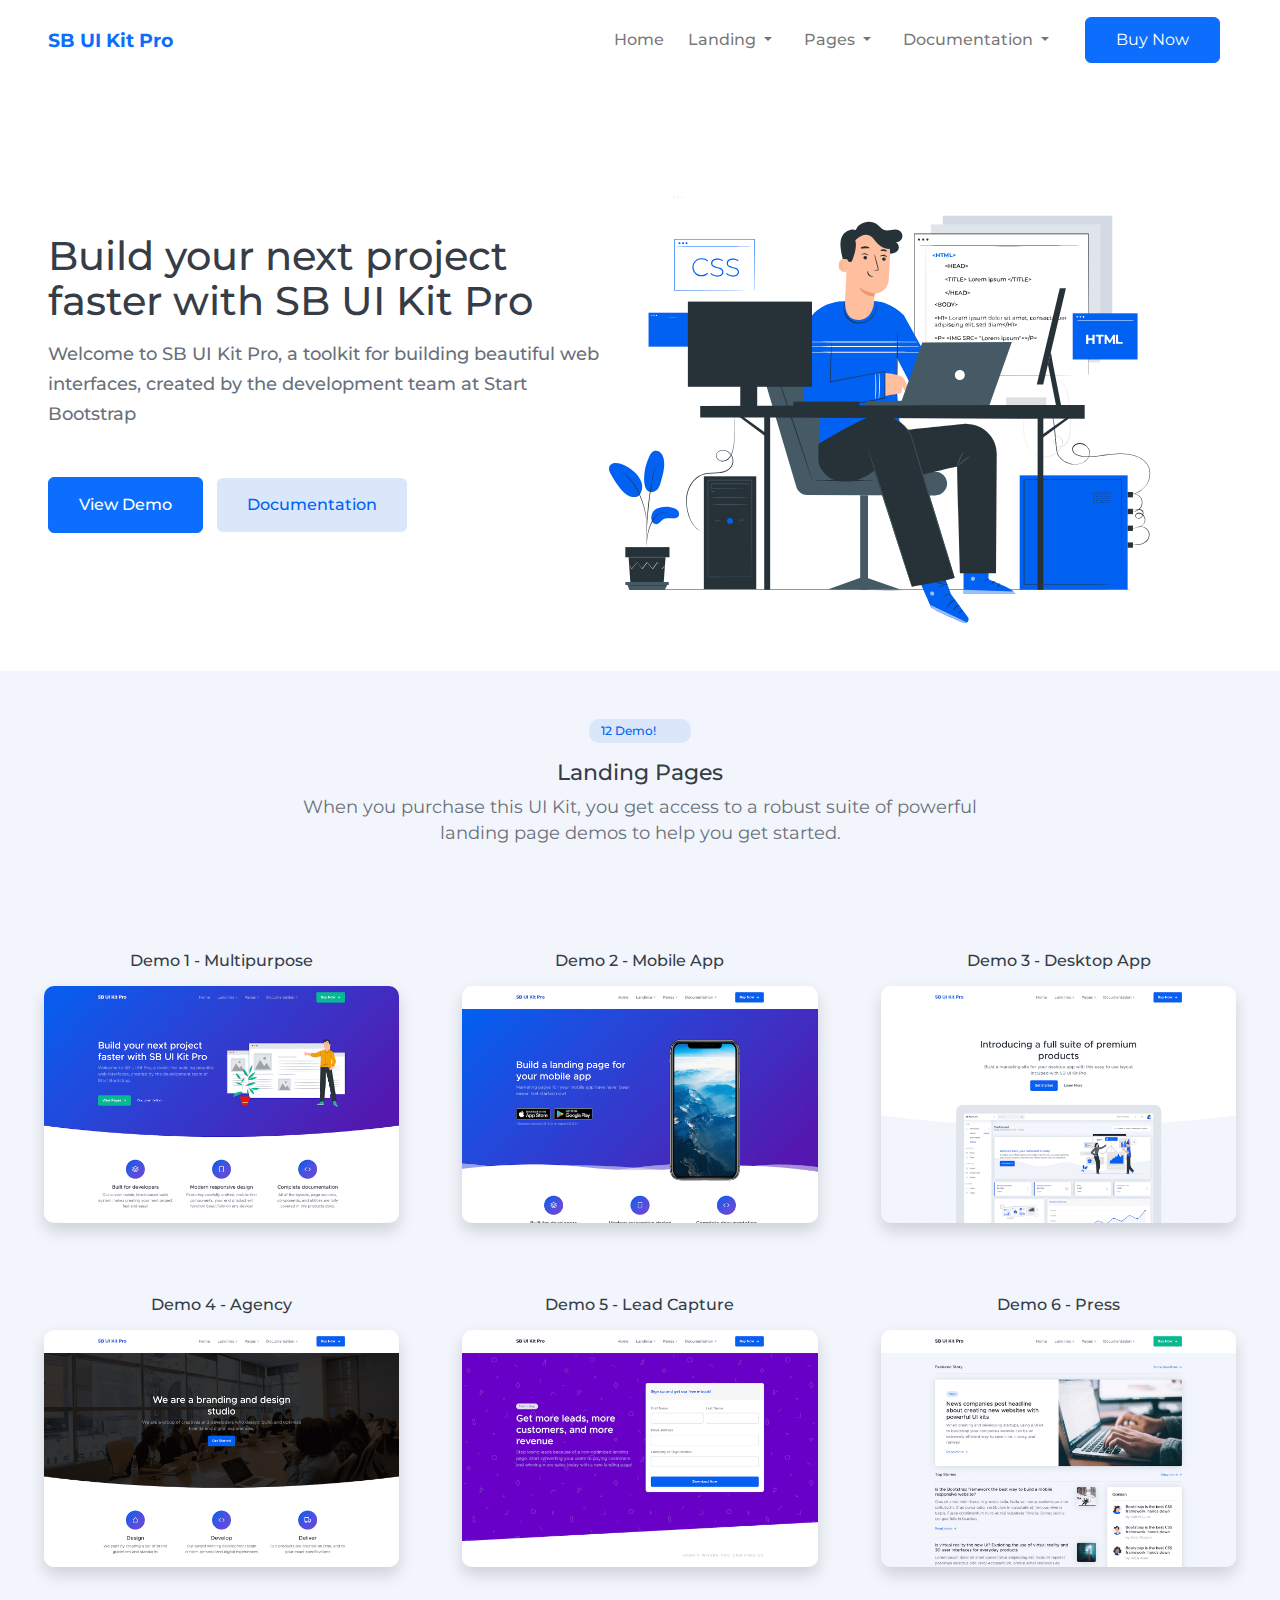
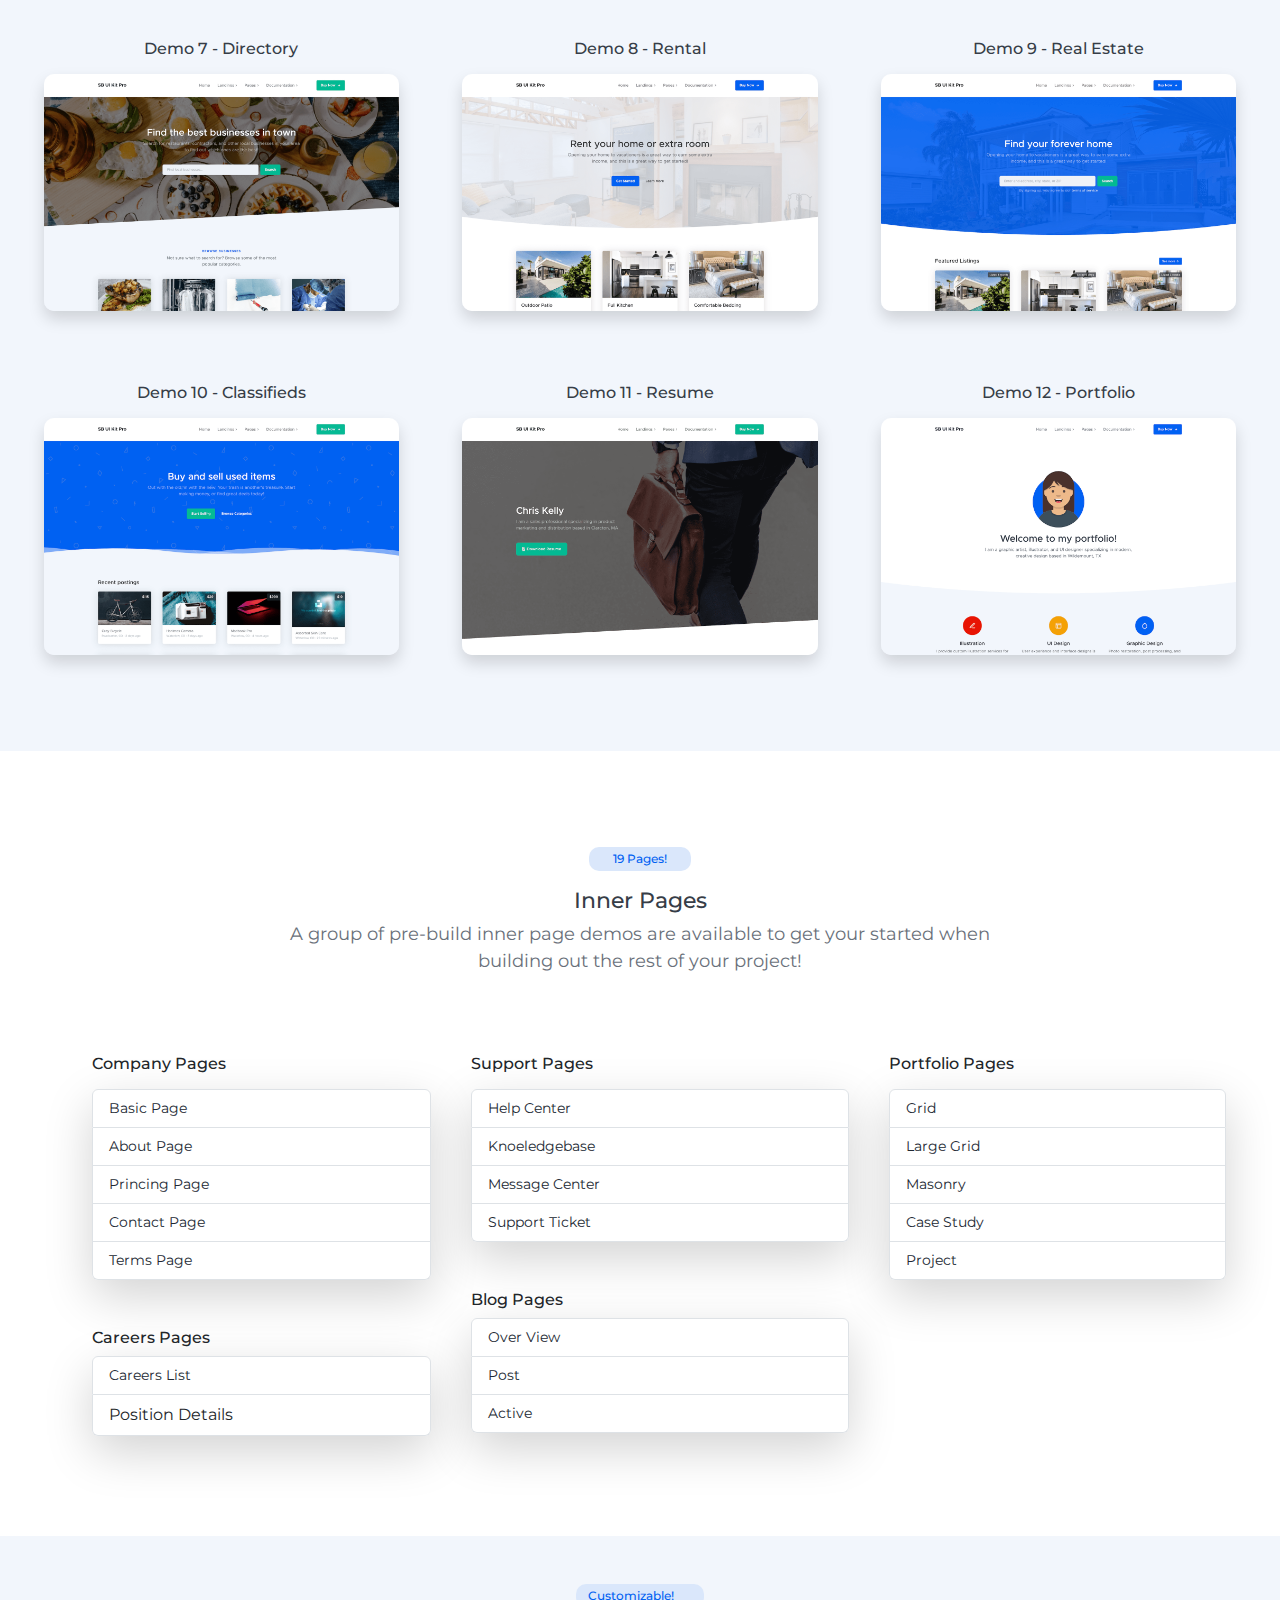
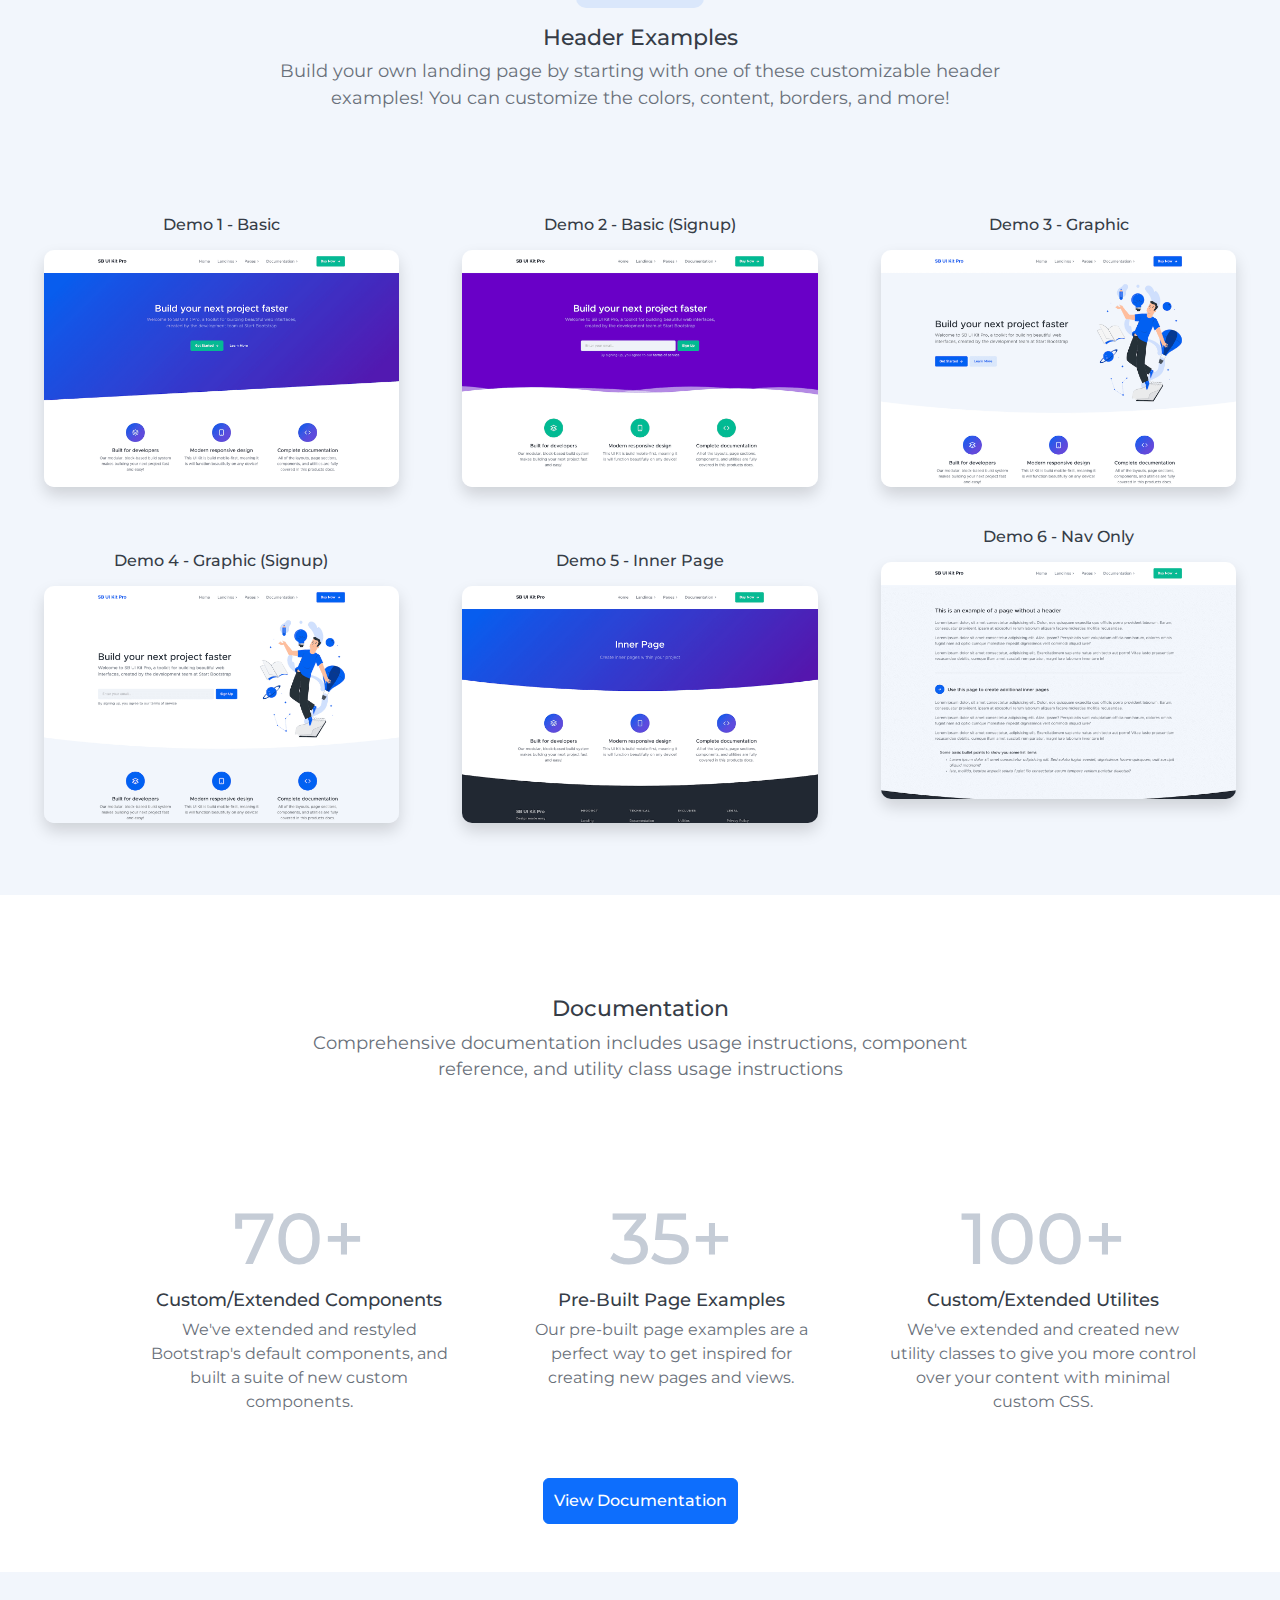
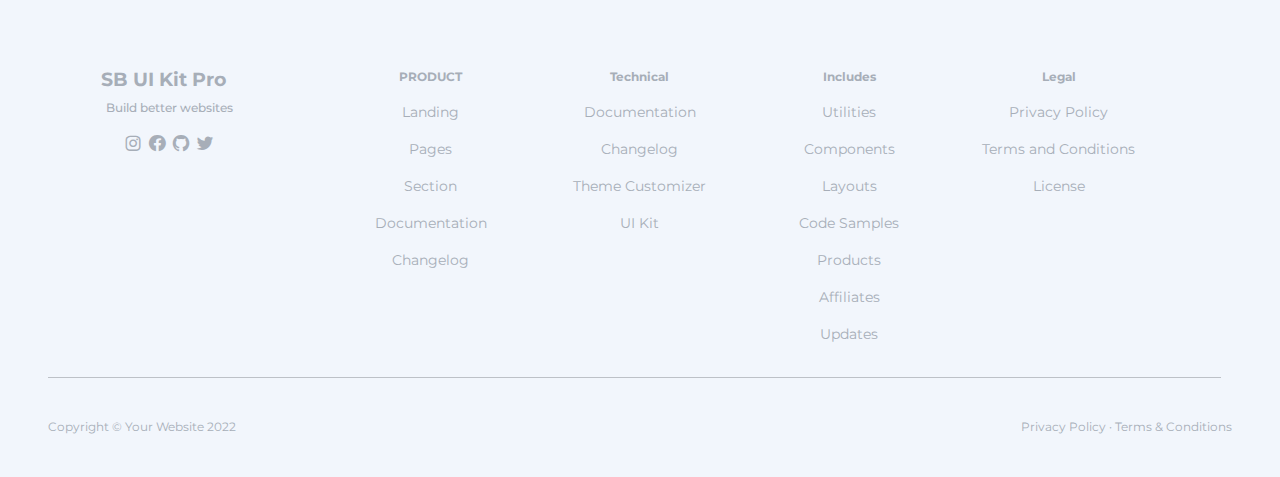
==== commit 1e63a876: "layouts" ====
--- a/index.html
+++ b/index.html
@@ -14,8 +14,8 @@
 
 
 
- <nav class="navbar navbar-expand-lg sticky-top  bg-white" >
-        <div class="container-fluid"> 
+ <nav class="navbar navbar-expand-lg sticky-top  bg-white pb-4" >
+        <div class=" container-fluid"> 
           <div class="start">
           <p class="text-primary" id="startnav" style="margin-top: 19px;cursor: pointer;">SB UI Kit Pro</p>
           </div> 
@@ -70,7 +70,7 @@
     
     
 
-      <div class="container-fluid d-flex ps-5" style="align-items: center;font-size: 40px;color: #363d47; font-weight: 500;">
+      <div class=" container-fluid d-flex ps-5" id="header" style="align-items: center;font-size: 40px;color: #363d47; font-weight: 500;">
         <div class="head-line col-lg-6 pt-lg-5">
               <p>Build your next project faster with SB UI Kit Pro</p>
               <div class="sub-line" style="font-size: 18.4px;color: #69707a;">
@@ -80,7 +80,7 @@
                 <button type="button" class=" btn btn-primary " data-bs-toggle="dropdown" style="padding: 15px 30px; font-size: 16px;font-weight: 500;">
                   View Demo 
                 </button>
-                <button type="button" class=" btn btn-primary " data-bs-toggle="dropdown" style="margin-left: 9px;padding: 15px 30px; font-size: 16px;color: #0061f2; background-color:#Dae7fb;border: none;font-weight: 500;">
+                <button type="button" class=" btn btn-primary doc " data-bs-toggle="dropdown" style="margin-left: 9px;padding: 15px 30px; font-size: 16px;color: #0061f2; background-color:#Dae7fb;border: none;font-weight: 500;">
                   Documentation
                 </button>
               </div>
@@ -98,7 +98,7 @@
       <h1 class="sub-lead " style="text-align: center; font-size: 22.4px;color:#363d47;">Landing Pages</h1>
       <p class="content col-lg-7" > When you purchase this UI Kit, you get access to a robust suite of powerful landing page demos to help you get started.</p>
     
-      <div class="row  d-flex" style="flex-wrap: wrap; margin-top: 100px;">
+      <div class="row  d-flex" style="flex-wrap: wrap; margin-top: 40px;">
    <div class="photo-content col-lg-4 col-md-12 mt-5 " >
     <h2 class="image-title">Demo 1 - Multipurpose</h2>
     <img class="image-content shadow" src="boot-2 image/boot-1.png" alt="boot" width="100%" height="100%">
@@ -115,7 +115,7 @@
    </div>
        </div>
 
-      <div class=" row  d-flex mt-5 " style="flex-wrap: wrap;">
+      <div class=" row  d-flex mt-4 " style="flex-wrap: wrap;">
   <div class="photo-content col-lg-4  col-md-12 mt-5">
     <h2 class="image-title">Demo 4 - Agency</h2>
     <img class="image-content shadow" src="boot-2 image/boot-4.png" alt="boot" width="100%" height="100%">
@@ -134,7 +134,7 @@
    </div>
     </div>
 
-    <div class="row  d-flex mt-5" style="flex-wrap: wrap; ">
+    <div class="row  d-flex mt-4" style="flex-wrap: wrap; ">
 
   <div class="photo-content col-lg-4 col-md-12 mt-5 ">
     <h2 class="image-title">Demo 7 - Directory</h2>
@@ -153,7 +153,7 @@
     <img class="image-content shadow" src="boot-2 image/boot-9.png" alt="boot" width="100%" height="100%">
    </div>
   </div>
-  <div class="row  d-flex mt-5 mb-5" style="flex-wrap: wrap;">
+  <div class="row  d-flex mt-4 mb-5" style="flex-wrap: wrap;">
   <div class="photo-content col-lg-4 col-md-12 mt-5 mb-5">
     <h2 class="image-title">Demo 10 - Classifieds</h2>
     <img class="image-content shadow" src="boot-2 image/boot-10.png" alt="boot" width="100%" height="100%">
@@ -177,14 +177,14 @@
  
 
    
-    <div class="row  mt-5" style="background-color:white;justify-content: center;width: 100%; margin: 0px; ">
-    
-      <p  class="lead1  mt-5 d-flex" style="justify-content: center;">19  Pages! </p>
+    <div class="row  mt-5 " style="background-color:white;justify-content: center;width: 100%; margin: 0px; ">
+    
+      <p  class="lead1  mt-5 d-flex " style="justify-content: center;">19  Pages! </p>
       <h1 class="sub-lead " style="text-align: center; font-size: 22.4px;color:#363d47;">Inner Pages</h1>
       <p class="content col-lg-7 text-center" >A group of pre-build inner page demos are available to get your started when building out the rest of your project!</p>
     
-<div class="d-flex  flex-md-column flex-lg-row">
-    <div class="col-lg-4 col-md-11 mt-5"  >
+<div class="d-flex   flex-lg-row flex-column">
+    <div class="col-lg-4 col-md-11  col-sm-4 mt-5"  >
       <div class="list-tables mt-3 " style="padding-left: 80px;">
         <h2 class="list-title" >Company Pages</h2>
         <ul class="list-group mt-3 shadow-lg" >
@@ -204,7 +204,7 @@
         </ul>
       </div>
     </div>
-    <div class="col-lg-4 col-md-11 mt-5"  >
+    <div class="col-lg-4 col-md-11  col-sm-4  mt-5"  >
       <div class="list-tables mt-3 " style="padding-left: 40px;">
         <h2 class="list-title">Support Pages</h2>
         <ul class="list-group mt-3 shadow-lg" >
@@ -223,7 +223,7 @@
         </ul>
       </div>
     </div>
-    <div class="col-lg-3 col-md-9 mt-5"  >
+    <div class="col-lg-3 col-md-9 col-sm-8 mt-5"  >
       <div class="list-tables mt-3 " style="padding-left: 40px; width: 120%;">
         <h2 class="list-title" >Portfolio Pages</h2>
         <ul class="list-group mt-3 shadow-lg" >
@@ -238,14 +238,14 @@
 </div>
     </div>
  
-<div class="row  " style="justify-content: center;width: 100%; margin: 0px; gap: 0px; margin-top: 1px; background-color: #f2f6fc;margin-top: 100px;">
+<div class="row  pb-5" style="justify-content: center;width: 100%; margin: 0px; gap: 0px; background-color: #f2f6fc;margin-top: 100px;">
     
   <p  class="lead3  mt-5">Customizable! </p>
   <h1 class="sub-lead " style="text-align: center; font-size: 22.4px;color:#363d47;">Header Examples</h1>
   <p class="content col-lg-7" >Build your own landing page by starting with one of these customizable header examples! You can customize the colors, content, borders, and more!</p>
 
 
-  <div class="row  d-flex" style="flex-wrap: wrap; margin-top: 100px;">
+  <div class="row  d-flex" style="flex-wrap: wrap; margin-top: 40px;">
 <div class="photo-content col-lg-4 mt-5" >
 <h2 class="image-title">Demo 1 - Basic</h2>
 <img class="image-content shadow" src="boot-2 image/boot-13.png" alt="boot" width="100%" height="100%">
@@ -262,21 +262,21 @@
 </div>
   </div>
 
-   <div class=" row  d-flex mt-5 " style="flex-wrap: wrap;"> 
-<div class="photo-content col-lg-4 mt-5">
+   <div class=" row  d-flex mt-4 " style="flex-wrap: wrap;"> 
+<div class="photo-content col-lg-4 mt-3">
 <h2 class="image-title">Demo 4 - Graphic (Signup)
 </h2>
 <img class="image-content shadow" src="boot-2 image/boot-16.png" alt="boot" width="100%" height="100%">
 </div>
  
 
-<div class="photo-content col-lg-4 mt-5">
+<div class="photo-content col-lg-4 mt-3">
 <h2 class="image-title">Demo 5 - Inner Page</h2>
 <img class="image-content shadow" src="boot-2 image/boot-17.png" alt="boot" width="100%" height="100%">
 </div>
 
 
-<div class="photo-content col-lg-4 mb-5 mt-5">
+<div class="photo-content col-lg-4 mb-5 mt-3">
 <h2 class="image-title">Demo 6 - Nav Only</h2>
 <img class="image-content shadow" src="boot-2 image/boot-18.png" alt="boot" width="100%" height="100%">
 </div>
@@ -289,24 +289,24 @@
   <p class="content col-lg-7 text-center" >Comprehensive documentation includes usage instructions, component reference, and utility class usage instructions</p>
 </div>
 
-<div class=" list-target d-flex flex-md-column flex-lg-row" style="text-align: center;">
-  <div class="col-lg-4  col-md-11 mt-lg-5"  >
-    <div class="number-list mt-lg-5 mt-md-3 " style="padding-left: 80px;">
+<div class="list-target d-flex flex-column flex-lg-row container " style="text-align: center;">
+  <div class="col-lg-4  col-md-12 col-sm-11 mt-lg-5"  >
+    <div class="number-list mt-lg-5 mt-md-3 " >
       <h2 class="percentage"style="font-size: 80px; color:#c5ccd6" >70+</h2>
       <h2 class="heading">Custom/Extended Components</h2>
       <p class="sub-heading">We've extended and restyled Bootstrap's default components, and built a suite of new custom components.</p>
     </div>
   </div>
-    <div class=" col-lg-4 col-md-11 mt-lg-5 mt-md-2"  >
-      <div class="number-list mt-5 " style="padding-left: 80px;">
+    <div class=" col-lg-4 col-md-12 col-sm-11 mt-lg-5 mt-md-2"  >
+      <div class="number-list mt-5 ">
         <h2 class="percentage"style="font-size: 80px ;color:#c5ccd6">35+</h2>
         <h2 class="heading">Pre-Built Page Examples</h2>
         <p class="sub-heading">Our pre-built page examples are a perfect way to get inspired for creating new pages and views.</p>
        
       </div>
     </div>
-      <div class="col-lg-4  col-md-11 mt-lg-5 mt-md-2"  >
-        <div class="number-list mt-5 " style="padding-left: 80px;">
+      <div class="col-lg-4  col-md-12 col-sm-11 mt-lg-5 mt-md-2"  >
+        <div class="number-list mt-5 ">
           <h2 class="percentage" style="font-size: 80px;color:#c5ccd6" >100+</h2>
           <h2 class="heading">Custom/Extended Utilites</h2>
           <p class="sub-heading">We've extended and created new utility classes to give you more control over your content with minimal custom CSS.</p>
@@ -316,14 +316,15 @@
 </div>
 
 <div class="mid-btn d-flex" style="justify-content: center;">
-<button type="button" class=" btn btn-primary " data-bs-toggle="dropdown" style="padding: 10px ; font-size: 16px;font-weight: 500; margin-top: 100px;">
+<button type="button" class=" btn btn-primary mt-5" data-bs-toggle="dropdown" style="padding: 10px ; font-size: 16px;font-weight: 500;">
   View Documentation 
 </button>
 </div>
-
-<div class="container-fluid mt-5 pt-5 d-flex flex-md-wrap ps-5 " style="   background-color: #f2f6fc;">
-<div class="footer-brand col-lg-3 col-md-12 ms-md-0  ms-5 ps-5 ps-md-0   ">
-  <h2 class="footer1 pt-5 col-md-12" style="font-size: 19.2px;font-weight: bold;color: #a7aeb8;">SB UI Kit Pro</h2>
+<div class="pb-4" style="background-color: #f2f6fc;">
+<div class="container-fluid mt-5 pt-5 d-flex  flex-column  col-md-row flex-lg-row flex-md-row " style=" text-align: center;">
+
+<div class="footer-brand col-lg-3  col-md-2 ms-md-0 ps-md-0 flex-column">
+  <h2 class="footer1 pt-5 col-md-12 col-sm-12 container" style="font-size: 19.2px;font-weight: bold;color: #a7aeb8; padding-left: 0px;">SB UI Kit Pro</h2>
   <p class=""  style="font-size: 12px;color:#a7aeb8 ; font-weight: 500;">Build better websites</p>
   <div>
   <i class='bx bxl-instagram' id="icon"></i>
@@ -332,7 +333,7 @@
   <i class='bx bxl-twitter'  id="icon"></i>
 </div>
 </div>
-<div class="footer-brand  pt-5 col-lg-2 col-md-6 ">
+<div class="footer-brand  pt-5 col-lg-2 col-md-3">
 <div class="footer1">
   <p class="font">PRODUCT</p>
   <p class="font1">Landing</p>
@@ -342,7 +343,7 @@
   <p class="font1">Changelog</p>
 </div>
 </div>
-<div class="footer-brand pt-5 col-lg-2 col-md-6">
+<div class="footer-brand  pt-5 col-lg-2 col-md-3 ">
 <div class="footer1">
   <p  class="font">Technical</p>
   <p class="font1">Documentation</p>
@@ -352,7 +353,7 @@
 
   </div>
 </div>
-<div class="footer-brand  pt-5 col-lg-2 col-md-6 ">
+<div class="footer-brand  pt-5 col-lg-2 col-md-2 ">
 <div class="footer1">
   <p  class="font">Includes</p>
   <p class="font1">Utilities</p>
@@ -366,14 +367,34 @@
 </div>
 </div>
 
-<div class="footer-brand  pt-5 col-lg-2 col-md-6 ">
+<div class="footer-brand  pt-5 col-lg-2 col-md-2 ">
 <div class="footer1">
   <p  class="font">Legal</p>
   <p class="font1">Privacy Policy</p>
   <p class="font1">Terms and Conditions</p>
   <p class="font1">License</p>
 </div>
-</div>
+
+</div>
+</div>
+<div class="hr   ms-5 col-11 text-dark"><hr></div>
+<div class="d-flex pt-4" style="justify-content: space-between;font-size: 12.25px;color: #a7aeb8;align-items: center;">
+<p class=" ms-5">Copyright © Your Website 2022</p>
+
+<p class=" me-5">Privacy Policy · Terms & Conditions</p>
+</div>
+</div>
+
+
+
+
+
+
+
+
+
+
+
 
 
 
--- a/style.css
+++ b/style.css
@@ -87,6 +87,9 @@
 .list-group-item:hover{
 background-color: #eceff3;
 }
+.lead1{
+    width: 6.5% !important;
+}
 .lead3{
     color: #0061f2;
     background-color: #dae7fb;
@@ -190,9 +193,18 @@
     .lead3{
         width: 14.5% !important;
     }
-  
+  .content{
+    width: 87% !important;
+  }
+  .container{
+    max-width: 514px !important;
+  }
+ 
 }
 @media only screen and (min-width:424px) and (max-width:766px){
+    #header{
+        padding-left: 2rem !important;
+      }
 
     .nav-image{
         display: none !important;
@@ -227,4 +239,128 @@
 .sub-line{
     line-height: 30px !important;
 }
+.lead1{
+    width: 19.5% !important;
+}
+.lead3{
+    width: 25.5% !important;
+}
+.list-tables{
+    padding-left: 28px !important;
+    width: 93% !important;
+}
+.number-list{
+    padding-left: 3px !important;
+}
+
+}
+@media only screen and (min-width:374px) and (max-width:423px){
+    #header{
+        padding-left: 2rem !important;
+      }
+    .btn{
+        padding: 15px 14px !important;
+    }
+    .nav-image{
+        display: none !important;
+    }
+
+    .list-tables{
+        padding-left: 28px !important;
+        width: 93% !important;
+    }
+    .number-list{
+        padding-left: 0px !important;
+    }
+    .navbar-collapse{
+        padding-left: 16px !important;
+        line-height: 3 !important;
+    }
+    
+.lead1{
+    width: 21.5% !important;
+}
+.lead3{
+    width: 29.5% !important;
+}
+.navbar-toggler{
+    border: none !important;
+    margin-right: 25px !important;
+}
+
+/* .navbar-collapse{
+    padding-left: 60px !important;
+    line-height: 3 !important;
+} */
+
+#card{
+    margin-left: 0px !important
+}
+.home-btn{
+    margin-left: -12px !important;
+
+   }
+   .head-line{
+    margin-top: 86px !important;
+    width: 100% !important;
+    line-height: 46px !important;
+}
+.sub-line{
+    line-height: 30px !important;
+}
+}
+
+@media only screen and (min-width:319px) and (max-width:374px){
+  #header{
+    padding-left: 2rem !important;
+  }
+
+    .navbar-collapse{
+        padding-left: 12px !important;
+        line-height: 3 !important;
+    }
+
+.btn{
+    padding: 15px 5px !important;
+}
+.nav-image{
+    display: none !important;
+}
+
+.list-tables{
+    padding-left: 28px !important;
+    width: 93% !important;
+}
+.number-list{
+    padding-left: 0px !important;
+}
+
+.lead1{
+width: 25.5% !important;
+}
+.lead3{
+width: 33.5% !important;
+}
+.navbar-toggler{
+border: none !important;
+margin-right: 25px !important;
+}
+
+
+
+#card{
+margin-left: 0px !important
+}
+.home-btn{
+margin-left: -6px !important;
+
+}
+.head-line{
+margin-top: 86px !important;
+width: 100% !important;
+line-height: 46px !important;
+}
+.sub-line{
+line-height: 30px !important;
+}
 }